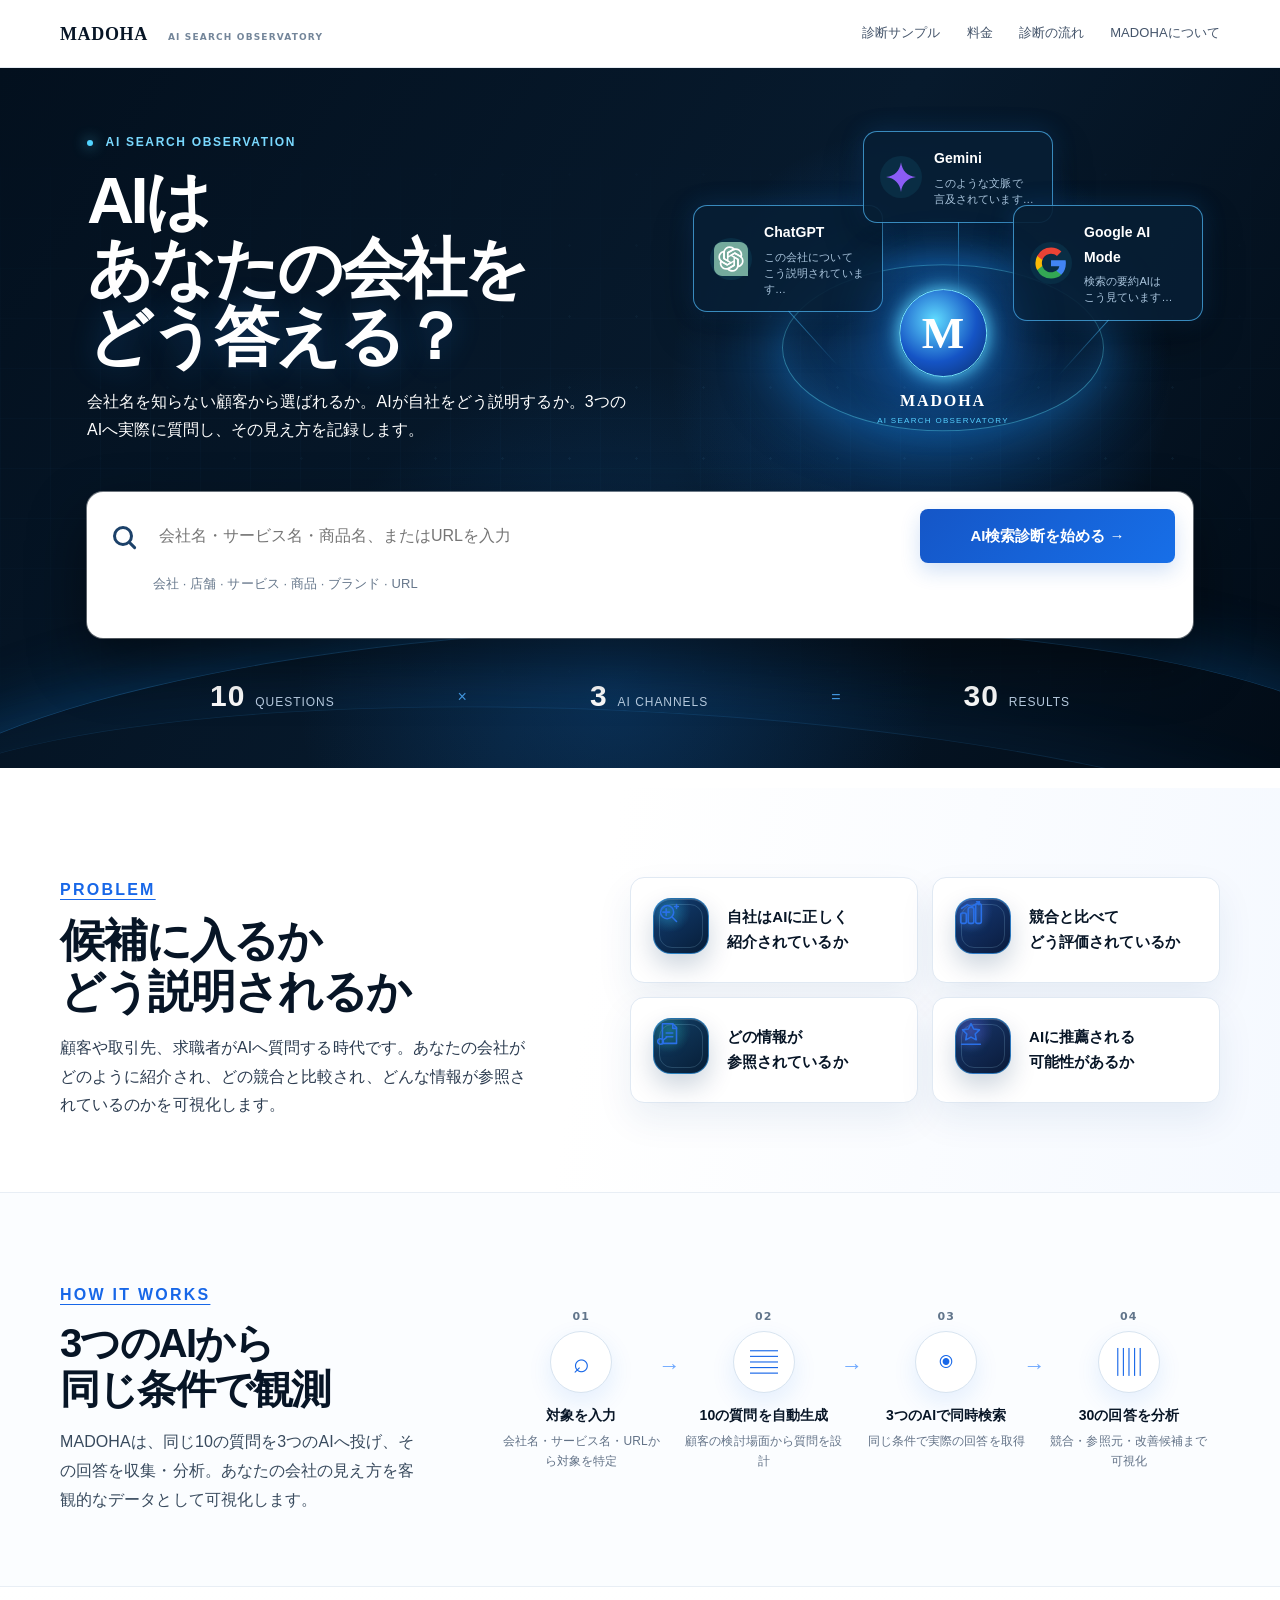
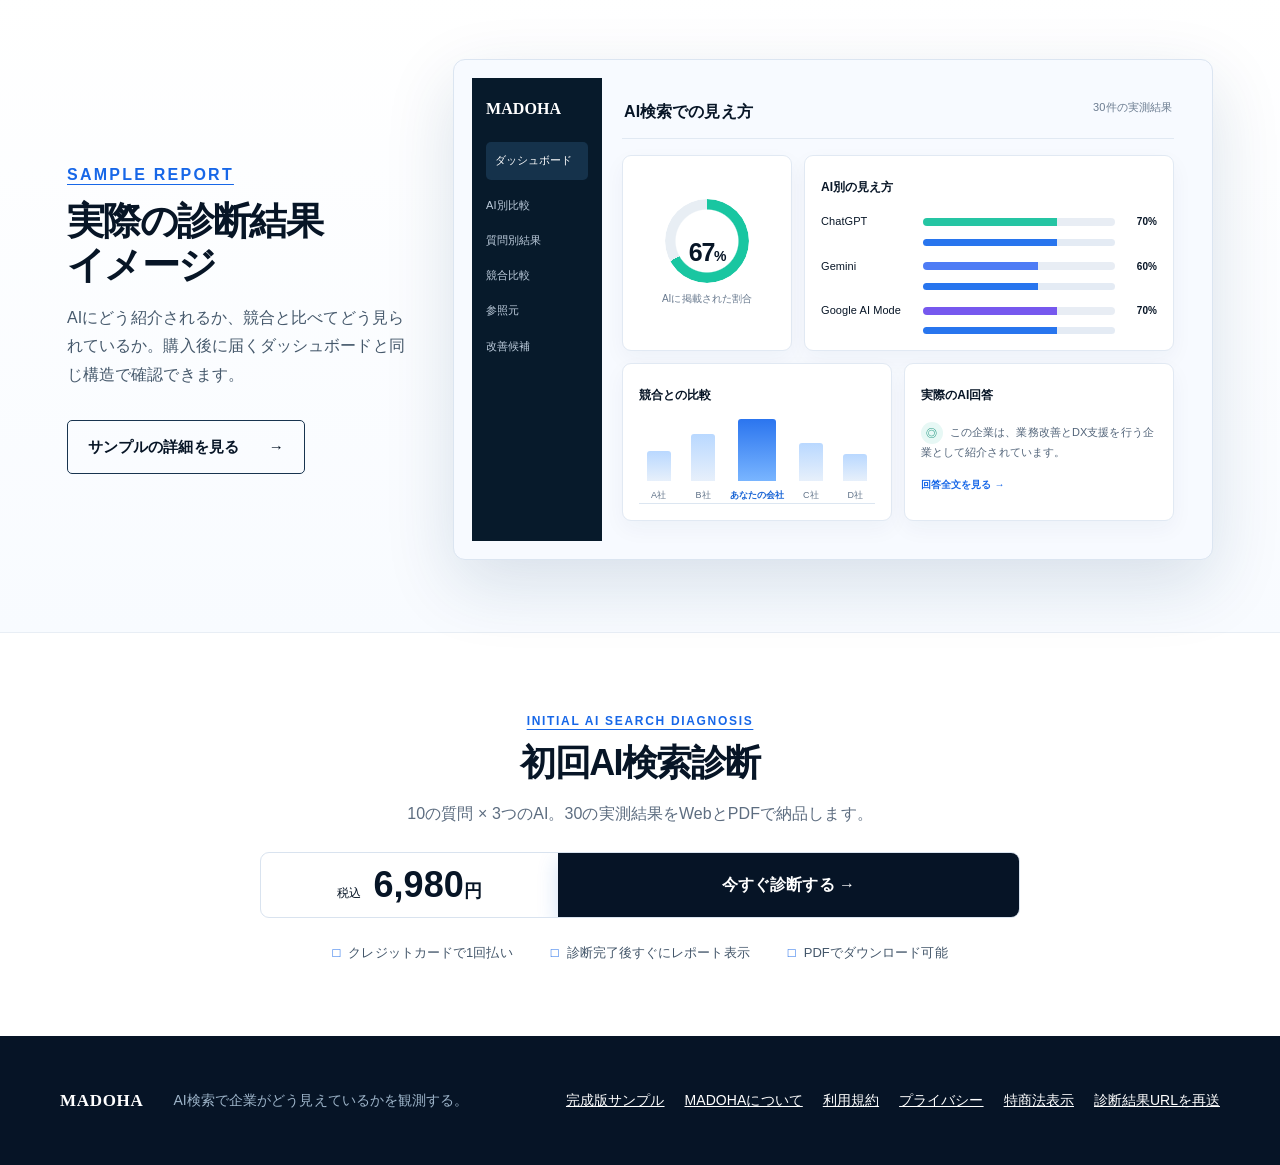
==== index.html @ 77bc7088 "Render target suggestions in a fixed layer so they are not clipped; show all 5 Co-Authored-By: Claud" ====
<!doctype html>
<html lang="ja" data-sales="true">
<head>
  <meta charset="utf-8">
  <meta name="viewport" content="width=device-width,initial-scale=1,viewport-fit=cover">
  <meta name="description" content="ChatGPT・Gemini・Google AI Modeで、会社・店舗・サービスがどう表示・推薦されるかを30件実測するMADOHA AI検索診断。">
  <meta name="theme-color" content="#061426">
  <title>MADOHA | AI検索での見え方を観測する</title>
  <link rel="icon" href="/favicon.svg?v=5" type="image/svg+xml">
  <link rel="alternate icon" href="/favicon.ico?v=4" sizes="any">
  <link rel="apple-touch-icon" href="/apple-touch-icon.png?v=4">
  <link rel="stylesheet" href="sample-kyoudo.css">
  <link rel="stylesheet" href="sales.css?v=23">
  <link rel="stylesheet" href="observatory-ui.css?v=4">
  <link rel="stylesheet" href="top-v3.css?v=4">
  <link rel="stylesheet" href="reference-ui.css?v=1">
  <link rel="stylesheet" href="top-width.css?v=1">
  <link rel="stylesheet" href="brand-v4.css?v=11">
  <link rel="stylesheet" href="result-access.css?v=2">
  <link rel="stylesheet" href="report-document.css?v=1">
  <script type="module" src="sales.js?v=23"></script>
</head>
<body>
<a class="skip-link" href="#identity-search">診断対象の検索へ</a>
<header class="global-header">
  <div class="global-header-inner">
    <a class="brand" href="index.html" aria-label="MADOHAトップ">MADOHA <small>AI SEARCH OBSERVATORY</small></a>
    <nav aria-label="主要ナビゲーション"><a href="sample.html">診断サンプル</a><a href="#price">料金</a><a href="#how-it-works">診断の流れ</a><a href="company.html">MADOHAについて</a></nav>
  </div>
</header>
<main>
  <section id="input-stage" class="top-hero">
    <div class="hero-grid" aria-hidden="true"></div>
    <div class="hero-copy">
      <p class="signal-label"><i></i> AI SEARCH OBSERVATION</p>
      <h1>AIは<br>あなたの会社を<br><em>どう答える？</em></h1>
      <p>会社名を知らない顧客から選ばれるか。AIが自社をどう説明するか。3つのAIへ実際に質問し、その見え方を記録します。</p>
      <span class="visually-hidden">架空企業の完成版サンプルも購入前に確認できます。</span>
    </div>
    <div class="ai-observation-visual" aria-label="3つのAIの回答をMADOHAで観測するイメージ">
      <div class="provider-orbit provider-chatgpt"><span class="provider-mark openai-mark" aria-hidden="true"><img src="chatgpt-logo.svg" alt="" width="40" height="40"></span><p><b>ChatGPT</b><small>この会社について<br>こう説明されています…</small></p></div>
      <div class="provider-orbit provider-gemini"><span class="provider-mark gemini-mark" aria-hidden="true"><svg viewBox="0 0 48 48"><defs><linearGradient id="gemini-gradient" x1="5" y1="43" x2="43" y2="5"><stop stop-color="#4b8bf5"/><stop offset=".5" stop-color="#8b5cf6"/><stop offset="1" stop-color="#ef6ab1"/></linearGradient></defs><path fill="url(#gemini-gradient)" d="M24 3c1.7 12.2 8.8 19.3 21 21-12.2 1.7-19.3 8.8-21 21-1.7-12.2-8.8-19.3-21-21C15.2 22.3 22.3 15.2 24 3Z"/></svg></span><p><b>Gemini</b><small>このような文脈で<br>言及されています…</small></p></div>
      <div class="provider-orbit provider-google"><span class="provider-mark google-mark" aria-hidden="true"><svg viewBox="0 0 48 48"><path fill="#4285f4" d="M45 24.5c0-1.5-.1-3-.4-4.5H24v8.5h11.8a10 10 0 0 1-4.4 6.6v5.5h7.1C42.7 36.8 45 31.1 45 24.5Z"/><path fill="#34a853" d="M24 46c5.9 0 10.9-1.9 14.5-5.4l-7.1-5.5c-2 1.3-4.5 2.1-7.4 2.1-5.7 0-10.5-3.8-12.2-9H4.5v5.7A22 22 0 0 0 24 46Z"/><path fill="#fbbc05" d="M11.8 28.2A13.2 13.2 0 0 1 11.1 24c0-1.5.3-2.9.7-4.2v-5.7H4.5A22 22 0 0 0 2 24c0 3.6.9 7 2.5 9.9l7.3-5.7Z"/><path fill="#ea4335" d="M24 10.8c3.2 0 6.1 1.1 8.4 3.3l6.3-6.3A21.2 21.2 0 0 0 24 2 22 22 0 0 0 4.5 14.1l7.3 5.7c1.7-5.2 6.5-9 12.2-9Z"/></svg></span><p><b>Google AI Mode</b><small>検索の要約AIは<br>こう見ています…</small></p></div>
      <div class="observation-core"><span>M</span><b>MADOHA</b><small>AI SEARCH OBSERVATORY</small></div>
    </div>
    <div id="identity-search" class="identity-observer">
      <header><span>IDENTITY RESOLUTION</span><span class="observer-state"><i></i> READY</span></header>
      <form id="site-form" novalidate autocomplete="off">
        <label for="target-input">診断する対象</label>
        <div class="observer-input"><span aria-hidden="true" class="search-mark"></span><input id="target-input" type="text" required maxlength="300" autocomplete="off" autocapitalize="none" spellcheck="false" placeholder="会社名・サービス名・商品名、またはURLを入力"><button id="inspect-target" type="submit">AI検索診断を始める <b aria-hidden="true">→</b></button></div>
        <p class="input-types">会社 · 店舗 · サービス · 商品 · ブランド · URL</p>
        <p id="identity-status" class="identity-status" role="status" aria-live="polite"></p>
      </form>
    </div>
    <div id="identity-modal" class="identity-modal" hidden>
      <div class="identity-modal-card" role="dialog" aria-modal="true" aria-label="診断対象の確認">
        <button id="close-identity-modal" class="identity-modal-close" type="button" aria-label="閉じる">×</button>
        <section id="candidate-stage" class="identity-result" hidden><p class="panel-label">対象候補</p><h2>診断する対象を選んでください</h2><p id="candidate-message" class="candidate-message"></p><div id="identity-candidates"></div></section>
        <form id="entity-form" class="identity-result identity-confirm" hidden novalidate autocomplete="off">
          <p class="panel-label">対象の確認</p><h2 id="identity-confirm-title" tabindex="-1">この対象で合っていますか？</h2><div id="identity-summary"></div>
          <input name="name" type="hidden"><input name="entity_type" type="hidden"><input name="identity_type" type="hidden"><input name="identity_id" type="hidden"><input name="operator_name" type="hidden"><input name="region" type="hidden">
          <div class="identity-details"><label class="identity-official-url">公式サイト（分かる場合のみ）<input name="official_url" type="url" placeholder="https://..." autocomplete="off" autocapitalize="none" spellcheck="false"></label><label>業種・事業内容<small class="field-help">診断する業種や質問の方向性を決めるために使用します</small><input name="industry" required maxlength="120"></label><section class="region-setting" aria-labelledby="region-setting-title"><div class="region-setting-head"><div><h3 id="region-setting-title">地域を指定して診断する</h3><p>顧客がサービスを探す地域を指定する場合にONにしてください</p></div><label class="region-toggle"><input id="region-enabled" type="checkbox" role="switch" aria-controls="region-condition-panel"><span aria-hidden="true"></span><b>OFF</b></label></div><div id="region-condition-panel" hidden><label class="region-input">診断する地域等<input id="diagnosis-region" type="text" maxlength="100" autocomplete="off" placeholder="例：東京都"></label><p class="region-help">ここに入力した地域等は、診断する質問文に自動で入ります。<br>質問文は診断前に確認・変更できます。</p><p class="region-examples"><span>入力例</span>オンライン<br>東京都<br>港区・世田谷区・千代田区</p></div></section><label>主なサービス・商品（1行に1つ）<small class="field-help">診断するテーマの候補として使用します</small><textarea name="main_services" required rows="4"></textarea></label><label>利用者の相談場面・よくある質問<small class="field-help">入力した内容はAIへの質問候補を作るために使用します</small><textarea name="faq" rows="3"></textarea></label></div>
          <div class="identity-actions"><button id="confirm-identity" type="submit">診断する質問を作成</button><button id="retry-identity" class="secondary-button" type="button">別の対象を探す</button></div><p id="identity-confirm-status" class="identity-status" role="status" aria-live="polite"></p>
        </form>
      </div>
    </div>
    <div class="measurement-strip" aria-label="診断の構成"><span><b>10</b> QUESTIONS</span><i>×</i><span><b>3</b> AI CHANNELS</span><i>=</i><span><b>30</b> RESULTS</span></div>
  </section>
  <section id="questions-stage" class="product-stage question-review" hidden>
    <p class="eyebrow">YOUR RESEARCH PLAN</p>
    <h1>MADOHAが設計した10質問を確認</h1>
    <p class="question-stage-lead">実際にAIへ送る10の質問です<br>変更したい質問は「編集」から調整できます</p>
    <div id="input-warnings" class="input-warnings" role="status" hidden></div>
    <ol id="question-list"></ol>
    <div class="question-final-action">
      <button id="save-questions" type="button">この10質問を確定する</button>
      <p id="question-warnings" role="alert"></p>
      <button id="accept-warnings" type="button" hidden>注意点を確認して、このまま使用</button>
    </div>
  </section>
  <section id="checkout-stage" class="product-stage upgrade-value purchase-confirmation" hidden>
    <p class="eyebrow">INITIAL DIAGNOSIS</p>
    <h1 id="checkout-title" tabindex="-1">初回AI検索診断</h1>
    <p class="checkout-summary">確定した10質問を<br class="checkout-mobile-break">ChatGPT・Gemini・Google AI Modeで実際に調査し、<br>合計30回答をWebとPDFにまとめます。</p>
    <p class="checkout-price">6,980円<span>（税込）</span></p>
    <div id="checkout-controls">
      <div id="cf-turnstile"></div>
      <button id="checkout" type="button" disabled>6,980円で診断を開始</button>
      <p class="checkout-payment-note">カード情報はStripeの決済画面で入力します。会員登録・月額課金はありません。</p>
    </div>
    <div id="sales-paused" class="sales-paused" role="status" hidden><strong>現在、診断の受付準備中です</strong><span>診断する10質問は保存されています。受付開始後にこの続きから進められます。</span></div>
    <div class="diagnosis-notes">
      <h2>診断について</h2>
      <ul>
        <li>診断結果は実施時点のAI検索結果であり、回答内容や掲載状況は後から変化する場合があります</li>
        <li>ChatGPT・Gemini・Google AI Modeに対応する検索機能・API等で測定し、一般向け画面を完全に再現するものではありません</li>
        <li>掲載・推薦・順位や、改善による効果を保証するものではありません</li>
        <li>診断開始後の10質問は測定条件として固定されます</li>
      </ul>
      <p class="diagnosis-delivery-note">診断完了後、購入時のメールアドレスへ結果URLをお送りします。画面を閉じても診断は継続します。</p>
      <p class="diagnosis-support-note">メールが確認できない場合は「<button type="button" data-open-result-resend>診断結果URLを再送</button>」をご利用ください。それでも確認できない場合は <a href="mailto:info@madoha.jp">info@madoha.jp</a> へお問い合わせください。</p>
    </div>
  </section>
  <section id="progress-stage" class="product-stage" hidden aria-live="polite"><p class="eyebrow">RESEARCH PROGRESS</p><h1 id="progress-label"></h1><p id="progress-count"></p><div id="diagnosis-running-note" class="diagnosis-running-note" hidden><strong>この画面を閉じても診断は継続します</strong><span>診断完了後、購入時のメールアドレスへ結果を見るためのURLをお送りします。</span></div></section><p id="sales-error" role="alert"></p>
  <section id="what-we-measure" class="story-section measure-story"><div class="measure-copy"><p class="section-kicker">PROBLEM</p><h2>候補に入るか<br>どう説明されるか</h2><p>顧客や取引先、求職者がAIへ質問する時代です。あなたの会社がどのように紹介され、どの競合と比較され、どんな情報が参照されているのかを可視化します。</p></div><div class="fact-list"><p><span class="fact-icon" aria-hidden="true"><svg viewBox="0 0 32 32"><circle cx="14" cy="14" r="7"/><path d="m19 19 5 5"/><path d="M13 10.5v7M9.5 14h7"/><path d="M24 6v4M22 8h4"/></svg></span><b>自社はAIに正しく<br>紹介されているか</b></p><p><span class="fact-icon" aria-hidden="true"><svg viewBox="0 0 32 32"><rect x="5" y="15" width="6" height="11" rx="2"/><rect x="13" y="9" width="6" height="17" rx="2"/><rect x="21" y="5" width="6" height="21" rx="2"/><path d="m6 10 6-4 5 2 8-5"/><path d="m22 3 3 .2-.6 3"/></svg></span><b>競合と比べて<br>どう評価されているか</b></p><p><span class="fact-icon" aria-hidden="true"><svg viewBox="0 0 32 32"><path d="M9 5h11l4 4v17H9z"/><path d="M20 5v5h4M13 15h7M13 19h7"/><circle cx="7" cy="24" r="3"/><path d="m9.5 22.5 4-3"/></svg></span><b>どの情報が<br>参照されているか</b></p><p><span class="fact-icon" aria-hidden="true"><svg viewBox="0 0 32 32"><path d="m16 5 2.8 5.7 6.2.9-4.5 4.4 1.1 6.2-5.6-2.9-5.6 2.9 1.1-6.2-4.5-4.4 6.2-.9z"/><path d="M6 27h20"/></svg></span><b>AIに推薦される<br>可能性があるか</b></p></div></section>
  <section id="how-it-works" class="story-section workflow-story"><div class="workflow-copy"><p class="section-kicker">HOW IT WORKS</p><h2><span>3つのAIから</span><span>同じ条件で観測</span></h2><p>MADOHAは、同じ10の質問を3つのAIへ投げ、その回答を収集・分析。あなたの会社の見え方を客観的なデータとして可視化します。</p></div><ol class="workflow-steps"><li><i>01</i><span class="step-symbol">⌕</span><b>対象を入力</b><small>会社名・サービス名・URLから対象を特定</small></li><li><i>02</i><span class="step-symbol">▤</span><b>10の質問を自動生成</b><small>顧客の検討場面から質問を設計</small></li><li><i>03</i><span class="step-symbol">◉</span><b>3つのAIで同時検索</b><small>同じ条件で実際の回答を取得</small></li><li><i>04</i><span class="step-symbol">▥</span><b>30の回答を分析</b><small>競合・参照元・改善候補まで可視化</small></li></ol></section>
  <section class="story-section sample-story"><div class="sample-proof"><p class="section-kicker">SAMPLE REPORT</p><h2><span>実際の診断結果</span><span>イメージ</span></h2><p>AIにどう紹介されるか、競合と比べてどう見られているか。購入後に届くダッシュボードと同じ構造で確認できます。</p><a href="sample.html">サンプルの詳細を見る <span>→</span></a></div><div class="sample-dashboard-preview" aria-label="診断結果ダッシュボードのプレビュー"><aside><b>MADOHA</b><span>ダッシュボード</span><span>AI別比較</span><span>質問別結果</span><span>競合比較</span><span>参照元</span><span>改善候補</span></aside><div class="preview-main"><header><b>AI検索での見え方</b><small>30件の実測結果</small></header><div class="preview-analytics"><div class="preview-donut" style="--rate:67"><strong>67<small>%</small></strong><span>AIに掲載された割合</span></div><div class="preview-channel-card"><b>AI別の見え方</b><div class="preview-channels"><i class="chatgpt" style="--v:70%"><span>ChatGPT</span><b>70%</b></i><i class="gemini" style="--v:60%"><span>Gemini</span><b>60%</b></i><i class="google" style="--v:70%"><span>Google AI Mode</span><b>70%</b></i></div></div></div><div class="preview-bottom"><div class="preview-competitors"><b>競合との比較</b><div><i style="--h:35%">A社</i><i style="--h:55%">B社</i><i class="target" style="--h:82%">あなたの会社</i><i style="--h:45%">C社</i><i style="--h:32%">D社</i></div></div><div class="preview-answer"><b>実際のAI回答</b><p><span class="mini-ai">◎</span>この企業は、業務改善とDX支援を行う企業として紹介されています。</p><a href="sample.html">回答全文を見る →</a></div></div></div></div></section>
  <section id="price" class="purchase-story"><p class="section-kicker">INITIAL AI SEARCH DIAGNOSIS</p><h2>初回AI検索診断</h2><p>10の質問 × 3つのAI。30の実測結果をWebとPDFで納品します。</p><div><span><small>税込</small><strong>6,980<em>円</em></strong></span><a href="index.html">今すぐ診断する →</a></div><ul><li>クレジットカードで1回払い</li><li>診断完了後すぐにレポート表示</li><li>PDFでダウンロード可能</li></ul></section>
</main>
<div id="report"></div>
<section id="result-access-note" class="result-access-note" hidden><strong>この診断結果は後から再閲覧できます</strong><span>購入時のメールに届いた専用URLから、いつでも結果を確認できます。PDFダウンロードもご利用いただけます。</span><small>本結果は記載された測定日時・条件で確認したAI検索結果です。回答や掲載状況は変化する場合があり、参照情報や他社の掲載状況は掲載順位やその要因を示すものではありません。</small></section>
<section id="monitoring-stage" class="product-stage upgrade-value" hidden><p class="eyebrow">NEXT STEP</p><h2>変化を継続して確認したい方へ</h2><p>今回確定した質問を基準に、AI検索上の変化を月次で比較できるモニタリング機能を準備しています。</p><button id="monitoring-interest" type="button">月次モニタリングに興味がある</button></section>
<footer><div class="global-footer-inner"><a class="brand" href="index.html">MADOHA</a><p>AI検索で企業がどう見えているかを観測する。</p><nav><a href="sample.html">完成版サンプル</a><a href="company.html">MADOHAについて</a><a href="legal.html#terms">利用規約</a><a href="legal.html#privacy">プライバシー</a><a href="legal.html#commerce">特商法表示</a><button id="open-result-resend" type="button" data-open-result-resend>診断結果URLを再送</button></nav></div></footer>
<dialog id="result-resend-dialog" class="result-resend-dialog" aria-labelledby="result-resend-title">
  <button id="close-result-resend" class="dialog-close" type="button" aria-label="閉じる">×</button>
  <p class="eyebrow">RESULT ACCESS</p>
  <h2 id="result-resend-title">診断結果URLを再送</h2>
  <p>購入時のメールアドレスを入力してください。</p>
  <form id="result-resend-form" novalidate>
    <label for="result-resend-email">メールアドレス</label>
    <input id="result-resend-email" name="email" type="email" autocomplete="email" inputmode="email" required maxlength="320">
    <button type="submit">結果URLを再送</button>
  </form>
  <p id="result-resend-status" role="status" aria-live="polite"></p>
</dialog>
</body></html>
---- sample-kyoudo.css ----
:root{--ink:#17201e;--muted:#5d6863;--paper:#f4f5f2;--white:#fff;--line:#d5dcd7;--soft:#edf1ed;--accent:#d9ff57;--target:#eaff9b;--danger:#8c3d35}*{box-sizing:border-box}html{scroll-behavior:smooth}body{margin:0;background:var(--paper);color:var(--ink);font-family:"Hiragino Sans","Yu Gothic",Meiryo,sans-serif;font-size:16px;line-height:1.75}.topbar{height:70px;padding:0 5vw;display:flex;justify-content:space-between;align-items:center;border-bottom:1px solid var(--line);position:sticky;top:0;z-index:5;background:#f4f5f2ef}.topbar a{font-weight:900;letter-spacing:.18em;text-decoration:none;color:inherit}.topbar div{text-align:right}.topbar b{display:block;background:var(--accent);font-size:12px;padding:4px 8px}.topbar span{font-size:12px;color:var(--muted)}.hero{min-height:275px;padding:50px 7vw;background:var(--ink);color:#fff;position:relative}.hero>p{font-size:12px;letter-spacing:.15em;font-weight:800}.hero h1{font-size:clamp(42px,6vw,72px);line-height:1.15;letter-spacing:-.05em;margin:12px 0}.hero>span{color:#c3cdc9}.hero dl{position:absolute;right:7vw;bottom:48px;display:grid;grid-template-columns:auto auto;gap:7px 15px;border-left:1px solid #43504c;padding-left:24px}.hero dt,.hero dd{font-size:12px}.hero dt{color:#9ca9a4}.hero dd{margin:0}.report-tools,.search-report{width:min(1160px,calc(100% - 40px));margin:28px auto}.report-tools{display:flex;align-items:center;gap:18px}.report-tools span{font-size:13px;color:var(--muted)}.pdf-button{display:inline-flex;align-items:center;min-height:48px;padding:0 20px;background:var(--ink);color:#fff;border-radius:999px;text-decoration:none;font-size:14px;font-weight:800}.report-intro{padding:62px 0 25px;border-bottom:2px solid var(--ink)}.report-intro>p:first-child,.closing-section header>p{font-size:13px;font-weight:800;letter-spacing:.08em;color:var(--muted)}.report-intro h2,.closing-section h2,.measurement-note h2{font-size:28px;line-height:1.35;margin:6px 0 12px}.report-intro>p:last-child{font-size:17px;max-width:850px}.branded-intro{margin-top:70px}.query-list{border-bottom:1px solid var(--line)}.query-block{border-top:1px solid var(--line);background:transparent}.query-block>summary{display:grid;grid-template-columns:55px 1fr 100px;gap:20px;align-items:start;padding:28px 4px;cursor:pointer;list-style:none}.query-block>summary::-webkit-details-marker{display:none}.query-number{font-size:14px;color:var(--muted);padding-top:5px}.query-block summary em{display:block;font-style:normal;font-size:13px;color:var(--muted)}.query-block summary h3{font-size:22px;line-height:1.5;margin:5px 0 14px}.open-label{font-size:13px;text-align:right;padding-top:7px}.query-block[open] .open-label{font-size:0}.query-block[open] .open-label:after{content:"詳細を閉じる";font-size:13px}.result-summary{display:grid;grid-template-columns:repeat(3,1fr);gap:1px;background:var(--line);border:1px solid var(--line)}.result-summary>span{background:var(--white);padding:10px 12px;font-size:14px}.result-summary b{display:block;font-size:12px;color:var(--muted)}.query-detail{padding:0 0 38px 75px}.ai-result{border-top:3px solid var(--ink);margin:24px 0 48px}.ai-result>header{display:flex;justify-content:space-between;gap:25px;padding:15px 0}.ai-result h4{font-size:20px;margin:0}.status-line{display:flex;flex-wrap:wrap;justify-content:flex-end;gap:7px}.status-line>*{font-size:14px;padding:5px 9px;border-left:1px solid var(--line)}.status-line strong.shown{background:var(--target)}.status-line strong.not-shown{color:var(--danger);background:#f7e9e7}.answer-panel{padding:22px 25px;background:var(--white);border-left:4px solid var(--ink)}.answer-panel h5,.result-columns h5,.madoha-view h5{font-size:13px;margin:0 0 10px;color:var(--muted);letter-spacing:.06em}.answer-panel p{font-size:17px;line-height:1.85;margin:6px 0}.answer-panel mark{display:block;background:#f4ffd3;border-left:5px solid var(--accent);padding:12px 15px;color:inherit;font-weight:700}.result-columns{display:grid;grid-template-columns:1fr 1fr;gap:38px;padding:24px 25px;border-bottom:1px solid var(--line)}.result-columns>div{min-width:0}.company-order{margin:0;padding-left:30px}.company-order li{padding:7px 10px;font-size:16px}.company-order li.target-company{background:#f4ffd3;border-left:4px solid var(--accent);font-weight:800}.company-order li b{float:right;font-size:12px;background:var(--ink);color:#fff;padding:2px 7px}.reference-list{list-style:none;margin:0;padding:0}.reference-list li{border-bottom:1px solid var(--line);padding:7px 0;font-size:15px}.reference-list a{color:inherit;text-decoration:none}.reference-list b,.reference-list small{display:block}.reference-list small{font-size:12px;color:var(--muted);overflow-wrap:anywhere}.madoha-view{margin-top:18px;padding:16px 20px;border-left:2px solid #8c9892}.madoha-view p{font-size:16px;margin:0;max-width:900px}.empty-note{font-size:15px;color:var(--muted)}.closing-section{margin-top:80px;padding-top:25px;border-top:3px solid var(--ink)}.closing-section>p{font-size:16px;max-width:900px}.option-list{list-style:none;padding:0;margin:28px 0}.option-list li{display:grid;grid-template-columns:330px 1fr;gap:30px;padding:20px 0;border-top:1px solid var(--line)}.option-list h3{font-size:18px;margin:0}.option-list p{font-size:16px;margin:0}.source-lines{border-top:1px solid var(--line)}.source-lines p{display:grid;grid-template-columns:230px 1fr 1fr;gap:20px;padding:14px 0;border-bottom:1px solid var(--line);margin:0}.source-lines b,.source-lines span{font-size:15px}.source-lines a{font-size:12px;color:#1d5945;overflow-wrap:anywhere}.measurement-note{margin:70px 0 45px;padding:28px;background:var(--ink);color:#fff}.measurement-note p{font-size:15px}.sample-caution{padding:13px;background:#fff4dc;color:#4f4637}.end{padding:30px 6vw;border-top:1px solid var(--line);display:grid;grid-template-columns:1fr 2fr 1fr;align-items:center}.end b{letter-spacing:.18em}.end p{text-align:center;font-size:13px;color:var(--muted)}.end a{text-align:right;color:inherit;font-size:13px}.loading{text-align:center;padding:150px;font-size:16px}
@media(max-width:800px){body{font-size:15.5px}.topbar span{display:none}.hero{min-height:auto;padding:42px 7vw}.hero h1{font-size:40px}.hero dl{position:static;margin-top:24px}.report-tools{display:block}.report-tools span{display:block;margin-top:10px}.report-intro{padding-top:48px}.report-intro h2,.closing-section h2,.measurement-note h2{font-size:23px}.report-intro>p:last-child{font-size:16px}.query-block>summary{grid-template-columns:35px 1fr;gap:8px;padding:24px 0}.query-block summary h3{font-size:20px}.open-label{grid-column:2;text-align:left}.result-summary{grid-template-columns:1fr}.query-detail{padding-left:0}.ai-result>header{display:block}.status-line{justify-content:flex-start;margin-top:10px}.status-line>*{font-size:13px}.answer-panel{padding:18px}.answer-panel p{font-size:16px}.result-columns{grid-template-columns:1fr;gap:25px;padding:20px 0}.company-order li,.madoha-view p,.option-list p{font-size:15.5px}.option-list li{grid-template-columns:1fr;gap:5px}.source-lines p{grid-template-columns:1fr;gap:3px}.measurement-note{padding:22px}.end{grid-template-columns:1fr;text-align:center}.end a{text-align:center}}
@media(max-width:480px){.topbar{height:64px;padding:0 20px}.topbar b{font-size:10px;padding:3px 6px;white-space:nowrap}.hero>p{font-size:11px;overflow-wrap:anywhere}.hero h1{font-size:34px}.report-tools,.search-report{width:calc(100% - 24px)}.query-block summary h3{font-size:20px}.status-line>*{border-left:0;border-bottom:1px solid var(--line);padding-left:0}.answer-panel mark{padding:10px}.company-order li b{float:none;display:inline-block;margin-left:7px}}
.status-line>*{font-size:16px}
@media(max-width:800px){.status-line>*{font-size:15.5px}}
.reference-list span{display:block;font-size:14px}.gap-label{margin-top:22px!important}.answer-panel mark{background:#f0f3e8;border-left:4px solid #87938d;font-weight:700}.option-list{counter-reset:item}.option-list li{counter-increment:item}.option-list li h3:before{content:counter(item) ". ";color:var(--muted)}
.reliability-common-note{width:min(1160px,calc(100% - 40px));margin:0 auto 24px;padding:13px 0;border-top:1px solid var(--line);border-bottom:1px solid var(--line);font-size:13px;color:var(--muted)}.reliability-notice{margin:0 0 14px;padding:12px 16px;border-left:3px solid #a77b42;background:#fbf8f2}.reliability-notice b{display:block;font-size:11px;letter-spacing:.08em;color:#72532d}.reliability-notice p{margin:3px 0;font-size:14px;line-height:1.65}.answer-panel.has-local-information{border-left-color:#a77b42}
:root{--ink:#121d24;--muted:#647078;--paper:#f3f5f5;--white:#fff;--line:#d8dfe1;--soft:#edf2f1;--accent:#36a88f;--accent-ink:#14705f;--target:transparent}
body{letter-spacing:.005em}.topbar{border-bottom-color:#cbd4d6;backdrop-filter:blur(14px)}.hero{background:#121d24}.hero:after{content:"";position:absolute;left:7vw;bottom:0;width:72px;height:3px;background:var(--accent)}.hero>p{color:#8fd5c5}.hero dl{border-left-color:#405159}.hero dd{font-weight:800}.pdf-button{background:#121d24}.pdf-button:after{content:"↓";margin-left:10px;color:#8fd5c5}
.report-intro{position:relative;padding:68px 0 30px;border-bottom:1px solid var(--ink)}.report-intro:before{content:"";position:absolute;left:0;top:48px;width:42px;height:2px;background:var(--accent)}.section-index{display:block;color:var(--accent-ink);font-size:12px;letter-spacing:.16em;margin-bottom:18px}.report-intro>p:first-of-type{font-size:12px;letter-spacing:.15em}.report-intro h2{font-size:34px;letter-spacing:-.03em}.report-intro>p:last-child{max-width:720px;color:#3f4d52}
.query-block{position:relative}.query-block>summary{grid-template-columns:90px 1fr 100px;padding:34px 4px 34px 18px;border-left:2px solid transparent}.query-block[open]>summary{border-left-color:var(--accent)}.query-number{font-size:10px;line-height:1.5;letter-spacing:.14em;color:var(--accent-ink);padding-top:4px}.query-number b{font-size:13px;letter-spacing:.05em}.query-block summary em{font-size:12px;letter-spacing:.06em}.query-block summary h3{font-size:25px;line-height:1.42;letter-spacing:-.025em;max-width:800px}.open-label{font-size:12px;letter-spacing:.04em}.result-summary{border-color:#d7dfe1;background:#d7dfe1}.result-summary>span{padding:12px 14px}.result-summary b{font-size:11px;letter-spacing:.04em}
.query-detail{padding-left:108px}.ai-result{border-top:1px solid var(--ink);padding-top:0}.ai-result>header{align-items:center;padding:17px 0 15px}.ai-result h4{display:flex;align-items:center;gap:10px;font-size:19px;letter-spacing:.02em}.ai-result h4 i{display:inline-block;width:9px;height:9px;border:2px solid var(--accent);border-radius:50%}.channel-gemini h4 i{border-radius:2px;transform:rotate(45deg)}.channel-google_ai_mode h4 i{width:12px;height:3px;border:0;background:var(--accent);border-radius:0}.status-line{display:flex;gap:0;border:1px solid var(--line);background:#f8fafa}.status-line>*{display:block;min-width:104px;padding:6px 10px;border-left:1px solid var(--line);font-size:inherit}.status-line>*:first-child{border-left:0}.status-line small{display:block;font-size:10px;line-height:1.3;color:var(--muted);letter-spacing:.04em}.status-line strong{display:block;font-size:14px;line-height:1.5}.status-line strong.shown{background:transparent;color:var(--accent-ink)}.status-line strong.not-shown{background:transparent;color:var(--danger)}
.answer-panel{padding:26px 30px;background:#fff;border-left:2px solid #cbd5d7}.answer-panel h5{font-size:10px;letter-spacing:.14em;color:var(--accent-ink);margin-bottom:15px}.answer-panel h5 span{margin-left:8px;color:var(--muted);letter-spacing:.04em}.answer-panel p{max-width:830px;font-size:17px;line-height:1.95;margin:8px 0}.subject-highlight{color:var(--accent-ink);font-weight:800;text-decoration:underline;text-decoration-color:#9fd6ca;text-decoration-thickness:1px;text-underline-offset:3px}.answer-panel mark{display:initial;background:transparent;border:0;padding:0}
.result-columns{padding:27px 30px;background:#fafbfb;border-bottom-color:#dce2e3}.result-columns h5{font-size:11px;letter-spacing:.08em}.result-columns h5 small{display:block;font-size:10px;font-weight:400;letter-spacing:0;margin-top:3px}.company-order li{display:grid;grid-template-columns:1fr auto;border-bottom:1px solid #e0e5e6;padding:8px 10px}.company-order li::marker{color:#829096;font-size:12px}.company-order li.target-company{background:transparent;border-left:0;color:var(--accent-ink)}.company-order li b{background:transparent;color:var(--accent-ink);border:1px solid #9fcfc5}.reference-list li{padding:9px 0}.reference-list b{font-size:14px}.reference-list span{font-size:12px;color:#4e5d62}.reference-list small{font-size:11px;letter-spacing:.04em}.madoha-view{border-left-color:var(--accent);background:#f8faf9;padding:17px 20px}.madoha-view h5{color:var(--accent-ink)}
.end{background:#eef2f2}.end b{color:var(--accent-ink)}
@media(max-width:800px){.report-intro h2{font-size:27px}.query-block>summary{grid-template-columns:54px 1fr;padding-left:10px}.query-detail{padding-left:0}.query-block summary h3{font-size:21px}.ai-result>header{padding-bottom:12px}.status-line{display:grid;grid-template-columns:1fr 1fr;margin-top:12px}.status-line>*{min-width:0;border-left:0;border-top:1px solid var(--line)}.status-line>*:nth-child(odd){border-right:1px solid var(--line)}.status-line>*:first-child,.status-line>*:nth-child(2){border-top:0}.answer-panel{padding:20px 18px}.answer-panel p{font-size:16px;line-height:1.9}.result-columns{padding:22px 0}.section-index{margin-bottom:15px}}
@media print{.topbar,.report-tools,.end{display:none}.hero{min-height:auto;padding:20mm 16mm}.search-report{width:auto;margin:0 14mm}.query-block{break-before:page}.query-block>summary{display:block}.query-block>summary .open-label{display:none}.query-block>.query-detail{display:block!important;padding:0}.ai-result{break-inside:avoid}.closing-section{break-before:page}.measurement-note{break-before:page}}
.answer-panel p{overflow-wrap:anywhere}
.answer-markdown{max-width:900px;overflow-wrap:anywhere;word-break:normal}.answer-markdown .answer-heading{margin:24px 0 8px;color:var(--ink);font-size:18px;line-height:1.55;letter-spacing:0}.answer-markdown .answer-heading:first-child{margin-top:0}.answer-markdown .answer-heading-2{font-size:17px}.answer-markdown .answer-heading-3,.answer-markdown .answer-heading-4,.answer-markdown .answer-heading-5,.answer-markdown .answer-heading-6{font-size:16px}.answer-markdown .answer-list{margin:10px 0 18px;padding-left:1.6em}.answer-markdown .answer-list li{margin:7px 0;font-size:17px;line-height:1.85}.answer-markdown a{color:#176354;text-decoration:underline;text-decoration-thickness:1px;text-underline-offset:3px;overflow-wrap:anywhere}.reference-list div{color:inherit}.reference-list small{line-height:1.45}
@media(max-width:800px){.answer-markdown .answer-heading{font-size:17px}.answer-markdown .answer-heading-2,.answer-markdown .answer-heading-3{font-size:16px}.answer-markdown .answer-list li{font-size:16px;line-height:1.8}}
.dashboard-shell{width:min(1160px,calc(100% - 40px));margin:34px auto 70px}.dashboard-shell h2{font-size:clamp(30px,4vw,48px);line-height:1.2;margin:8px 0 14px;letter-spacing:-.04em}.dashboard-kicker{font-size:11px;font-weight:800;letter-spacing:.16em;color:var(--accent-ink)}.dashboard-metrics{display:grid;grid-template-columns:repeat(5,minmax(0,1fr));border-top:1px solid var(--ink);border-bottom:1px solid var(--line);margin-top:30px}.dashboard-metric{padding:22px 18px 20px;border-left:1px solid var(--line)}.dashboard-metric:first-child{border-left:0}.dashboard-metric strong{display:block;font-size:30px;line-height:1.1;letter-spacing:-.04em}.dashboard-metric span,.dashboard-metric small{display:block;margin-top:8px;font-size:12px;color:var(--muted)}.dashboard-metric small{margin-top:2px}.dashboard-section{margin-top:58px}.dashboard-section>h3{font-size:22px;margin:0 0 20px;padding-bottom:12px;border-bottom:1px solid var(--ink)}.dashboard-metrics.channels{grid-template-columns:repeat(3,1fr);margin-top:0}.heatmap-wrap{overflow-x:auto}.visibility-heatmap{width:100%;border-collapse:collapse;background:#fff}.visibility-heatmap th,.visibility-heatmap td{padding:13px 14px;border-bottom:1px solid var(--line);text-align:left;font-size:14px}.visibility-heatmap thead th{font-size:11px;color:var(--muted);white-space:nowrap}.visibility-heatmap tbody th{min-width:360px;font-weight:600}.visibility-heatmap th small{display:inline-block;width:30px;color:var(--accent-ink)}.visibility-heatmap td{white-space:nowrap}.heat-appeared{color:var(--accent-ink);font-weight:800}.heat-not_appeared{color:var(--danger)}.heat-unavailable{color:var(--muted)}.dashboard-two-column{display:grid;grid-template-columns:1.15fr .85fr;gap:55px}.bar-row{padding:10px 0;border-bottom:1px solid var(--line)}.bar-row>div{display:flex;justify-content:space-between;gap:20px}.bar-row span{font-size:11px;color:var(--muted);text-align:right}.bar-row i{display:block;height:3px;margin-top:8px;background:#dfe5e4}.bar-row em{display:block;height:100%;background:var(--accent-ink)}.source-ranking{list-style:none;padding:0;margin:0}.source-ranking li{display:flex;justify-content:space-between;gap:20px;padding:12px 0;border-bottom:1px solid var(--line)}.source-ranking b{overflow-wrap:anywhere}.source-ranking span{color:var(--muted);white-space:nowrap}.priorities article{display:grid;grid-template-columns:100px 1fr 1fr;gap:22px;padding:18px 0;border-bottom:1px solid var(--line)}.priorities small{color:var(--accent-ink);letter-spacing:.08em}.priorities b,.priorities p{font-size:15px;margin:0}.priorities p{color:var(--muted)}.dashboard-score-note{margin-top:26px;font-size:12px;color:var(--muted)}.free-overview{padding:34px 38px;background:#fff;border-top:3px solid var(--ink)}.free-overview h2{max-width:900px;font-size:28px;line-height:1.5}.free-ai-summary{display:grid;grid-template-columns:repeat(3,1fr);margin-top:25px;border-top:1px solid var(--line);border-bottom:1px solid var(--line)}.free-ai-summary div{padding:18px;border-left:1px solid var(--line)}.free-ai-summary div:first-child{border-left:0}.free-ai-summary b,.free-ai-summary strong{display:block}.free-ai-summary b{font-size:12px;color:var(--muted)}.free-ai-summary strong{margin-top:6px;font-size:18px}.free-ai-summary .is-visible{color:var(--accent-ink)}.free-ai-summary .is-hidden{color:var(--danger)}.free-overview .dashboard-metrics{grid-template-columns:repeat(2,1fr)}.competitor-chips{display:flex;flex-wrap:wrap;gap:8px;margin-top:24px}.competitor-chips span{width:100%;font-size:12px;color:var(--muted)}.competitor-chips b{padding:5px 10px;border:1px solid var(--line);font-size:13px}.free-limit{margin-top:30px;padding:22px 0;border-top:1px solid var(--ink);border-bottom:1px solid var(--line)}.free-limit b{font-size:19px}.free-limit p,.evidence-guide{margin:7px 0 0;color:var(--muted)}
@media(max-width:800px){.dashboard-shell{width:calc(100% - 24px);margin-bottom:45px}.dashboard-metrics{grid-template-columns:repeat(2,1fr)}.dashboard-metric:nth-child(odd){border-left:0}.dashboard-two-column{grid-template-columns:1fr;gap:0}.priorities article{grid-template-columns:1fr;gap:5px}.visibility-heatmap tbody th{min-width:245px}.free-overview{padding:25px 18px}.free-overview h2{font-size:23px}.free-ai-summary{grid-template-columns:1fr}.free-ai-summary div{border-left:0;border-top:1px solid var(--line)}.free-ai-summary div:first-child{border-top:0}.dashboard-metrics.channels{grid-template-columns:1fr 1fr}.dashboard-metric strong{font-size:26px}}
@media(max-width:430px){.dashboard-metrics,.dashboard-metrics.channels,.free-overview .dashboard-metrics{grid-template-columns:1fr}.dashboard-metric{border-left:0;border-top:1px solid var(--line)}.dashboard-metric:first-child{border-top:0}.visibility-heatmap th,.visibility-heatmap td{padding:11px 9px}.visibility-heatmap tbody th{min-width:210px;font-size:13px}}
@media print{.dashboard-shell{width:auto;margin:0 14mm 15mm}.diagnosis-dashboard .dashboard-section{break-inside:avoid}.heatmap-wrap{overflow:visible}.visibility-heatmap{font-size:9px}}
.sample-next-step{width:min(1080px,calc(100% - 40px));margin:36px auto 72px;padding:32px 0;border-top:1px solid var(--line);border-bottom:1px solid var(--line)}.sample-next-step h2{margin:.25rem 0 .75rem}.sample-next-step p{max-width:720px}.sample-next-step .eyebrow{font-size:11px;font-weight:800;letter-spacing:.16em;color:var(--accent-ink)}
@media(max-width:800px){.sample-next-step{width:calc(100% - 24px);padding:24px 0;margin-bottom:48px}}
---- sales.css ----
.sales-shell{max-width:920px;margin:70px auto;padding:0 28px}.sales-shell h1{font-size:38px;line-height:1.5;letter-spacing:-.02em}.sales-shell h2{font-size:28px}.sales-shell p,.sales-shell label,.sales-shell li{font-size:17px;line-height:1.9}.sales-shell .eyebrow{font-size:12px;letter-spacing:.14em;color:#14705f}.sales-shell label{display:block;margin:22px 0}.sales-shell label>small{display:block;margin:7px 0;color:#557168;font-size:14px}.sales-shell input,.sales-shell textarea,.sales-shell select{display:block;width:100%;padding:13px;border:1px solid #bac7c8;border-radius:2px;font:inherit;background:white;box-sizing:border-box}.sales-shell button{background:#14242a;color:white;border:0;padding:16px 22px;font:inherit;font-weight:600;cursor:pointer;margin:14px 0;max-width:100%}.sales-shell button:disabled{opacity:.45;cursor:wait}.sales-shell .secondary-button{background:transparent;color:#14242a;border:1px solid #bac7c8}.sales-shell ol{padding-left:28px}.sales-shell li{padding:18px 0;border-bottom:1px solid #d8dfe1}.sales-shell li small{display:block;color:#557168}.sales-shell details{border-top:1px solid #bac7c8;padding:24px 0}.sales-shell .price{font-size:36px}.sales-shell .price small{font-size:15px}.identity-status{min-height:1.7em;margin:2px 0;color:#557168}.identity-status.is-error{color:#8b3a28}#identity-summary{border-top:1px solid #bac7c8;border-bottom:1px solid #bac7c8;padding:14px 0}#identity-summary p{margin:6px 0}#identity-summary span{padding:0 9px;color:#94a2a3}#identity-summary a{color:#14705f;overflow-wrap:anywhere}.identity-actions{display:flex;flex-wrap:wrap;gap:12px}.identity-actions button{margin-right:0}#identity-candidates{border-top:1px solid #bac7c8}#identity-candidates button{display:grid;width:100%;grid-template-columns:minmax(160px,1fr) auto auto;gap:8px 18px;text-align:left;margin:0;padding:18px 0;background:transparent;color:#14242a;border-bottom:1px solid #d8dfe1}#identity-candidates button:hover b{color:#14705f}#identity-candidates small{grid-column:1/-1;color:#557168}#identity-candidates .identity-none{grid-template-columns:1fr}#sales-error{color:#8b3a28;white-space:pre-wrap}#report:empty{display:none}#remaining-questions article{padding:18px 0;border-bottom:1px solid #d8dfe1}#remaining-questions button{background:transparent;color:#14705f;padding:8px;font-size:14px}#question-warnings{color:#805f34}[hidden]{display:none!important}.report-tools button.pdf-button{border:0;cursor:pointer;font-family:inherit}@media(max-width:600px){.sales-shell{margin:38px auto;padding:0 20px}.sales-shell h1{font-size:27px}.sales-shell h2{font-size:24px}.sales-shell button{width:100%}.sales-shell p,.sales-shell label,.sales-shell li{font-size:16px}#identity-summary span{display:none}#identity-summary b,#identity-summary a{display:block}.identity-actions{display:block}#identity-candidates button{grid-template-columns:1fr;gap:3px}}

#site-form{position:relative}.target-suggest{position:fixed;z-index:2000;margin:0;padding:6px 0;list-style:none;background:#fff;color:#14242a;border:1px solid #bac7c8;border-radius:10px;box-shadow:0 14px 34px rgba(8,22,30,.22);max-height:min(70vh,480px);overflow-y:auto;box-sizing:border-box}.target-suggest li{display:block;margin:0;padding:11px 16px;border:0;cursor:pointer;line-height:1.5}.target-suggest li+li{border-top:1px solid #edf1f1}.target-suggest li strong{display:block;font-size:16px;font-weight:600;overflow-wrap:anywhere}.target-suggest li small{display:block;margin-top:2px;font-size:13px;color:#557168;overflow-wrap:anywhere}.target-suggest li.is-active{background:#eef6f4}.target-suggest[hidden]{display:none}@media(max-width:600px){.target-suggest li{padding:12px 14px}.target-suggest li strong{font-size:15px}}
---- observatory-ui.css ----
:root{--obs-ink:#071526;--obs-navy:#061426;--obs-blue:#1c69ef;--obs-cyan:#42c9fa;--obs-line:#dbe5ef;--obs-muted:#58697e;--obs-paper:#f5f8fc}body{color:var(--obs-ink)}.topbar{background:var(--obs-navy)!important;color:#fff!important;border-bottom:1px solid #17314e!important}.topbar a{color:#fff!important}.compact-hero{background:linear-gradient(125deg,#061426,#0b2948)!important;color:#fff!important}.diagnosis-dashboard{max-width:1280px!important;margin:36px auto!important;padding:0!important;background:#fff!important;border:1px solid var(--obs-line)!important;border-radius:14px!important;box-shadow:0 24px 70px #08254c16!important;overflow:hidden}.diagnosis-dashboard>header{padding:38px 42px 30px;background:linear-gradient(120deg,#061426,#0c2a48);color:#fff;position:relative}.diagnosis-dashboard>header:after{content:"";position:absolute;width:240px;height:240px;border:1px solid #3a9cf755;border-radius:50%;right:-70px;top:-120px;box-shadow:0 0 50px #2184df33}.diagnosis-dashboard>header h2{font-size:clamp(30px,3vw,46px)!important;letter-spacing:-.04em;margin:8px 0 10px!important}.diagnosis-dashboard>header p:not(.dashboard-kicker){font-size:16px;color:#c8dbef}.dashboard-kicker{font-size:11px!important;letter-spacing:.16em!important;color:#58cfff!important}.dashboard-summary{font-size:17px!important;line-height:1.7!important;max-width:800px}.dashboard-jumpnav{display:flex;gap:6px;overflow:auto;padding:0 42px;background:#081a2d;color:#c8d8e8}.dashboard-jumpnav a{white-space:nowrap;padding:15px 14px;border-bottom:2px solid transparent;color:inherit;text-decoration:none;font-size:13px}.dashboard-jumpnav a:hover,.dashboard-jumpnav a:focus{border-color:#4bc8ff;color:#fff}.dashboard-metrics.primary{margin:0!important;padding:28px 42px;background:#fff;display:grid!important;grid-template-columns:1.35fr 1.35fr repeat(3,1fr)!important;gap:0!important;border-bottom:1px solid var(--obs-line)}.dashboard-metric{min-width:0!important;border:0!important;border-right:1px solid var(--obs-line)!important;border-radius:0!important;background:transparent!important;padding:8px 24px!important}.dashboard-metric:first-child{padding-left:0!important}.dashboard-metric:last-child{border-right:0!important}.dashboard-metric strong{font-size:clamp(30px,3vw,46px)!important;letter-spacing:-.05em!important;color:var(--obs-ink)!important}.dashboard-metric span{font-size:14px!important;color:#253b52!important}.dashboard-metric small{font-size:12px!important;line-height:1.5!important;color:#708095!important}.dashboard-section{margin:0!important;padding:38px 42px!important;border:0!important;border-bottom:1px solid var(--obs-line)!important;border-radius:0!important;background:#fff!important}.dashboard-section>h3{font-size:22px!important;margin:0 0 22px!important;letter-spacing:-.02em}.dashboard-metrics.channels{display:grid!important;grid-template-columns:repeat(3,1fr)!important;gap:14px!important}.dashboard-metrics.channels .dashboard-metric{border:1px solid var(--obs-line)!important;border-top:3px solid var(--obs-blue)!important;padding:22px!important;border-radius:10px!important}.dashboard-metrics.channels .dashboard-metric:nth-child(2){border-top-color:#855df7!important}.dashboard-metrics.channels .dashboard-metric:nth-child(3){border-top-color:#34a853!important}.provider-title{display:flex;align-items:center;gap:9px}.provider-badge{display:inline-grid;place-items:center;width:28px;height:28px;border-radius:50%;background:#eaf4ff;color:#1766df;font-weight:900}.provider-badge.gemini{background:#f1edff;color:#7957e8}.provider-badge.google{color:#fff;background:conic-gradient(#4285f4 0 25%,#34a853 0 45%,#fbbc05 0 68%,#ea4335 0 82%,#4285f4 0)}.heatmap-wrap{overflow:auto;border:1px solid var(--obs-line);border-radius:10px}.visibility-heatmap{min-width:830px!important}.visibility-heatmap th,.visibility-heatmap td{border-bottom:1px solid #e5ecf3!important;padding:15px!important}.visibility-heatmap thead th{background:#f1f6fb!important;color:#263b53!important;font-size:12px!important}.visibility-heatmap tbody th{font-size:14px!important;line-height:1.5!important}.visibility-heatmap td a{display:block;color:inherit;text-decoration:none;border-radius:7px;padding:8px}.visibility-heatmap td a:focus{outline:2px solid var(--obs-blue)}.heat-appeared{color:#08734e!important;background:#e9f8f2!important}.heat-not_appeared{color:#7b4852!important;background:#fbf0f2!important}.heat-unavailable{color:#68788b!important;background:#eef2f6!important}.dashboard-two-column{display:grid!important;grid-template-columns:1fr 1fr!important;gap:0!important}.dashboard-two-column .dashboard-section:first-child{border-right:1px solid var(--obs-line)!important}.bar-row>div span{font-size:12px!important}.source-ranking li{padding:13px 0!important}.source-ranking b{overflow-wrap:anywhere}.priorities article{display:grid!important;grid-template-columns:110px minmax(220px,.8fr) 1.2fr!important;gap:20px!important;align-items:start!important;border-top:1px solid var(--obs-line)!important;border-radius:0!important;background:transparent!important;padding:22px 0!important}.priorities article small{color:var(--obs-blue)!important}.priorities article p{margin:0!important;color:var(--obs-muted)!important}.dashboard-score-note{padding:20px 42px!important;margin:0!important;font-size:12px!important;color:#68798c!important}.report-intro{scroll-margin-top:30px}.query-block,.ai-result{scroll-margin-top:18px}.ai-result>header h4{display:flex;align-items:center;gap:9px}.ai-result>header h4:before{content:"AI";display:grid;place-items:center;width:30px;height:30px;border-radius:50%;background:#eaf4ff;color:#1766df;font-size:10px}.channel-gemini>header h4:before{content:"✦";background:#f1edff;color:#7957e8;font-size:18px}.channel-google_ai_mode>header h4:before{content:"G";color:#fff;background:conic-gradient(#4285f4 0 25%,#34a853 0 45%,#fbbc05 0 68%,#ea4335 0 82%,#4285f4 0)}.evidence-guide{font-size:14px;color:var(--obs-muted)}.query-block summary h3{font-size:18px!important;line-height:1.55!important}.answer-markdown{font-size:16px!important;line-height:1.8!important}.reference-list a,.reference-list div{overflow-wrap:anywhere}.sample-caution{border-left:3px solid var(--obs-cyan)!important}.product-stage,.questions,.composition,.confirmation{font-family:"Noto Sans JP","Yu Gothic",system-ui,sans-serif}.question{border:1px solid var(--obs-line)!important;border-radius:10px!important;box-shadow:0 12px 28px #0a30520a!important}.question header span{color:var(--obs-blue)!important}.question textarea,.question select{font-size:16px!important}.confirmation{background:linear-gradient(125deg,#061426,#0c2a48)!important;color:#fff!important}.formula strong{color:#fff!important}.formula small{color:#8fcffc!important}.about-page .about-hero{background:linear-gradient(125deg,#061426,#0b2948)!important;color:#fff!important}.about-page .about-hero p{color:#c7d9eb}.about-page .about-cta-dark{background:linear-gradient(125deg,#061426,#0c2a48)!important}@media(max-width:820px){.diagnosis-dashboard{margin:22px 12px!important}.diagnosis-dashboard>header,.dashboard-section{padding:28px 20px!important}.dashboard-jumpnav{padding:0 12px}.dashboard-metrics.primary{padding:18px 20px;grid-template-columns:1fr 1fr!important}.dashboard-metric{border-right:0!important;border-bottom:1px solid var(--obs-line)!important;padding:16px 8px!important}.dashboard-metric:nth-child(odd){border-right:1px solid var(--obs-line)!important}.dashboard-metric:last-child{border-bottom:0!important}.dashboard-metrics.channels{grid-template-columns:1fr!important}.dashboard-two-column{grid-template-columns:1fr!important}.dashboard-two-column .dashboard-section:first-child{border-right:0!important}.priorities article{grid-template-columns:1fr!important;gap:7px!important}.dashboard-score-note{padding:18px 20px!important}.answer-markdown{font-size:16px!important}}@media(max-width:430px){.diagnosis-dashboard>header h2{font-size:29px!important}.dashboard-metrics.primary{grid-template-columns:1fr!important}.dashboard-metric:nth-child(odd){border-right:0!important}.dashboard-metric strong{font-size:34px!important}.dashboard-jumpnav a{font-size:12px;padding:13px 10px}.heatmap-wrap{margin-right:-20px}.query-block summary h3{font-size:16px!important}}
---- top-v3.css ----
:root{--ink:#071526;--navy:#061426;--blue:#1b67ef;--cyan:#52d4ff;--line:#dce6f1;--muted:#53657a;--paper:#f7faff;--white:#fff;font-family:"Noto Sans JP","Yu Gothic",system-ui,sans-serif;color:var(--ink);background:#fff}*{box-sizing:border-box}html{scroll-behavior:smooth}body{margin:0;background:#fff;color:var(--ink)}a{color:inherit}.skip-link{position:fixed;left:12px;top:-60px;z-index:99;padding:12px 16px;background:#fff}.skip-link:focus{top:12px}.global-header{height:68px;display:flex;align-items:center;justify-content:space-between;padding:0 max(5vw,24px);border-bottom:1px solid #e4ebf4;background:#fff;position:relative;z-index:20}.brand{font:800 17px/1 Georgia,serif;text-decoration:none;letter-spacing:.04em}.brand small{font:700 9px/1 system-ui,sans-serif;color:#72849b;margin-left:14px;letter-spacing:.13em}.global-header nav{display:flex;align-items:center;gap:30px}.global-header nav a{font-size:14px;text-decoration:none;color:#35475d}.global-header nav a:first-child{color:#fff;background:var(--ink);padding:11px 18px;border-radius:5px;order:4}.top-hero{min-height:760px;color:#fff;position:relative;overflow:hidden;padding:58px max(6vw,72px) 34px;display:grid;grid-template-columns:minmax(430px,1fr) minmax(460px,.95fr);grid-template-rows:auto auto auto;gap:18px 42px;background:radial-gradient(circle at 66% 35%,#0d4f8c88 0,transparent 28%),radial-gradient(circle at 50% 100%,#145ca655 0,transparent 34%),linear-gradient(120deg,#04101e,#071c31 55%,#030d1b)}.top-hero:before,.top-hero:after{content:"";position:absolute;inset:auto -10% -40% -10%;height:62%;border-top:1px solid #2b8cd866;border-radius:50%;transform:rotate(-2deg);box-shadow:0 -18px 60px #0e67b433}.top-hero:after{bottom:-47%;transform:rotate(3deg);opacity:.45}.hero-grid{position:absolute;inset:0;opacity:.2;background-image:linear-gradient(#4aa5ef1f 1px,transparent 1px),linear-gradient(90deg,#4aa5ef1f 1px,transparent 1px);background-size:52px 52px;mask-image:linear-gradient(transparent 4%,#000 55%,transparent 98%)}.hero-copy{position:relative;z-index:2;padding-top:10px}.signal-label,.section-kicker,.eyebrow{font-size:12px;font-weight:800;letter-spacing:.14em;color:#56c9ff}.signal-label i{display:inline-block;width:6px;height:6px;border-radius:50%;background:#52d4ff;box-shadow:0 0 14px #52d4ff;margin-right:8px}.hero-copy h1{font-size:clamp(50px,5vw,78px);line-height:1.08;letter-spacing:-.055em;margin:16px 0 20px;max-width:720px}.hero-copy h1 em{font-style:normal;color:#fff;text-shadow:0 0 30px #2a91ff44}.hero-copy>p:last-child{font-size:18px;line-height:1.85;max-width:620px;color:#dcecff;margin:0}.ai-observation-visual{position:relative;z-index:2;min-height:340px;align-self:start}.ai-observation-visual:before{content:"";position:absolute;left:50%;top:51%;width:320px;height:180px;transform:translate(-50%,-25%);border:1px solid #4ecbff66;border-radius:50%;box-shadow:0 0 50px #1378da55,inset 0 0 28px #1c92f433}.provider-orbit{position:absolute;display:flex;align-items:center;gap:12px;padding:15px 17px;width:190px;border:1px solid #4eaef77d;border-radius:14px;background:#0a223aeb;box-shadow:0 12px 35px #0007,0 0 22px #238cff24}.provider-orbit:after{content:"";position:absolute;width:1px;height:74px;background:linear-gradient(#45bfff99,transparent);left:50%;top:100%;transform-origin:top}.provider-chatgpt{left:2%;top:70px}.provider-chatgpt:after{transform:rotate(-42deg)}.provider-gemini{left:37%;top:0}.provider-google{right:0;top:70px}.provider-google:after{transform:rotate(42deg)}.provider-mark{display:grid;place-items:center;width:42px;height:42px;border:1px solid #6be7ff;border-radius:50%;font-size:25px;color:#63ead0;background:#0b3046}.provider-gemini .provider-mark{border:0;color:#a987ff;font-size:34px}.google-mark{font:900 25px Arial;color:#fff;border-color:#5eb4ff;background:conic-gradient(#4285f4 0 25%,#34a853 0 45%,#fbbc05 0 68%,#ea4335 0 82%,#4285f4 0)}.provider-orbit b,.provider-orbit small{display:block}.provider-orbit b{font-size:14px}.provider-orbit small{font-size:11px;color:#aac5dd;margin-top:5px}.observation-core{position:absolute;left:50%;top:49%;transform:translate(-50%,-5%);display:grid;justify-items:center}.observation-core span{display:grid;place-items:center;width:92px;height:92px;border-radius:50%;font:700 48px Georgia;color:#fff;background:radial-gradient(circle at 40% 35%,#60dcff,#1554c5 55%,#092d68);border:1px solid #77e7ff;box-shadow:0 0 18px #5fdcff,0 0 70px #1a76df}.observation-core b{font:700 16px Georgia;margin-top:16px;letter-spacing:.12em}.observation-core small{font-size:8px;color:#55cfff;letter-spacing:.16em;margin-top:4px}.identity-observer{grid-column:1/-1;position:relative;z-index:5;background:#fff;color:var(--ink);border-radius:16px;padding:15px 18px 13px;box-shadow:0 22px 65px #0007,0 0 0 1px #ffffff55}.identity-observer>header{display:none}.identity-observer form>label{position:absolute;width:1px;height:1px;overflow:hidden;clip:rect(0,0,0,0)}.observer-input{display:grid;grid-template-columns:44px 1fr 260px;align-items:center;gap:8px}.search-mark{width:20px;height:20px;border:3px solid #1c4169;border-radius:50%;margin-left:8px;position:relative}.search-mark:after{content:"";position:absolute;width:9px;height:3px;background:#1c4169;right:-7px;bottom:-4px;transform:rotate(45deg);border-radius:2px}.observer-input input{height:58px;border:0;outline:0;font-size:17px;color:var(--ink);min-width:0}.observer-input button,.purchase-story a,.identity-actions button,.product-stage>button{height:52px;border:0;border-radius:7px;background:linear-gradient(135deg,#1553bb,#1d71f0);color:#fff;font-weight:800;font-size:16px;padding:0 26px;cursor:pointer;box-shadow:0 8px 20px #1c65d332}.observer-input button:disabled{opacity:.55}.input-types{font-size:13px;color:#66778b;margin:9px 0 0 48px}.identity-status{font-size:14px;margin:8px 0 0 48px}.identity-result{margin-top:18px;padding:24px;border-top:1px solid var(--line)}.panel-label{font-size:11px;font-weight:900;letter-spacing:.13em;color:#216ae5}.identity-result h2{font-size:24px}.identity-actions{display:flex;gap:12px}.secondary-button{background:#edf3fa!important;color:var(--ink)!important;box-shadow:none!important}.measurement-strip{grid-column:1/-1;position:relative;z-index:2;display:flex;justify-content:center;align-items:center;gap:54px;padding-top:4px}.measurement-strip span{display:flex;align-items:baseline;gap:10px;font-size:12px;color:#bcd0e5;letter-spacing:.08em}.measurement-strip span b{font-size:32px;color:#fff}.measurement-strip i{color:#469ee9;font-style:normal}.story-section{padding:80px max(6vw,72px);display:grid;grid-template-columns:150px 1fr 1fr;gap:44px;border-bottom:1px solid #e8eef5}.section-index{font-size:11px;font-weight:800;color:#256de5;letter-spacing:.12em}.story-section h2,.purchase-story h2{font-size:clamp(32px,3vw,48px);line-height:1.2;letter-spacing:-.035em;margin:10px 0 18px}.fact-list{display:grid;grid-template-columns:1fr 1fr;gap:14px}.fact-list p{margin:0;padding:22px;background:#fff;border:1px solid #e2eaf4;border-radius:12px;box-shadow:0 15px 35px #1230570a;font-size:16px;line-height:1.6}.fact-list span{display:block;color:#2a70e8;font-size:12px;font-weight:900;margin-bottom:8px}.channel-story{background:#f7faff}.channel-copy p:last-child,.sample-proof>p{font-size:16px;line-height:1.8;color:var(--muted)}.channel-visual{position:relative;min-height:260px;display:grid;grid-template-columns:repeat(3,1fr);gap:12px;align-items:start}.channel-visual>div{padding:16px;border:1px solid #dbe7f2;border-radius:11px;background:#fff;font-size:14px;font-weight:800;box-shadow:0 12px 25px #0b397b0b}.channel-visual strong{position:absolute;left:50%;bottom:18px;transform:translateX(-50%);display:grid;place-items:center;width:170px;height:85px;border-radius:50%;background:var(--navy);color:#fff;box-shadow:0 0 30px #286ccb44}.channel-visual strong small{font-size:8px;color:#56ceff}.sample-story{grid-template-columns:150px .8fr 1.2fr}.sample-proof{grid-column:2}.sample-proof a{display:inline-flex;gap:30px;margin-top:14px;padding:14px 18px;border:1px solid #0b1a2d;border-radius:5px;text-decoration:none;font-size:15px;font-weight:800}.sample-dashboard-preview{grid-column:3;background:#f9fbff;border:1px solid #dbe5f1;border-radius:14px;padding:22px;box-shadow:0 20px 50px #102f5f14}.sample-dashboard-preview header{display:flex;justify-content:space-between;margin-bottom:18px}.sample-dashboard-preview small{color:#66778b}.preview-grid{display:grid;grid-template-columns:repeat(3,1fr);gap:10px}.preview-grid span{font-size:12px;padding:14px;background:#fff;border:1px solid #e2eaf3}.preview-grid b{display:block;font-size:22px;margin-bottom:4px}.preview-channels{margin-top:16px;display:grid;gap:9px}.preview-channels i{font-style:normal;font-size:12px;display:grid;grid-template-columns:110px 1fr;align-items:center}.preview-channels i:after{content:"";height:7px;border-radius:5px;background:linear-gradient(90deg,#2875ee var(--v),#e4ebf4 var(--v))}.purchase-story{text-align:center;padding:70px max(6vw,72px) 85px;background:#f8fbff}.purchase-story>p:not(.section-kicker){font-size:16px;color:var(--muted)}.purchase-story>div{max-width:760px;margin:28px auto 0;display:grid;grid-template-columns:1fr 1.7fr;align-items:center;border:1px solid #d9e3ef;border-radius:9px;background:#fff;overflow:hidden}.purchase-story strong{font-size:34px}.purchase-story small{display:block}.purchase-story a{height:64px;display:grid;place-items:center;text-decoration:none;border-radius:0;background:var(--navy)}footer{padding:38px max(6vw,72px);background:var(--navy);color:#fff;display:flex;align-items:center;gap:30px}footer p{margin-right:auto;color:#9db4c9}footer nav{display:flex;gap:20px}footer nav a{font-size:14px}.product-stage{max-width:1120px;margin:50px auto;padding:42px;background:#fff;border:1px solid var(--line);border-radius:14px;box-shadow:0 24px 60px #0b315310}.product-stage h1,.product-stage h2{font-size:36px;letter-spacing:-.03em}.product-stage p,.product-stage li{font-size:16px;line-height:1.8}.price{font-size:32px!important;font-weight:900}.price small{font-size:14px}.product-stage ol{padding-left:0;list-style:none}.product-stage ol>li{border-top:1px solid var(--line);padding:20px 0}.product-stage textarea,.product-stage input,.product-stage select{font:inherit}.product-stage[hidden]{display:none!important}#sales-error{max-width:1120px;margin:20px auto;color:#a30e2f}.identity-details{display:grid;grid-template-columns:1fr 1fr;gap:14px}.identity-details label{font-size:13px;font-weight:700;color:#53657a}.identity-details input,.identity-details textarea{display:block;width:100%;margin-top:6px;padding:12px;border:1px solid #cfdbe8;border-radius:7px;font-size:15px;color:var(--ink)}@media(max-width:1000px){.top-hero{grid-template-columns:1fr;padding:46px 5vw 32px}.ai-observation-visual{min-height:300px}.hero-copy h1{font-size:58px}.story-section,.sample-story{grid-template-columns:90px 1fr}.story-section>:last-child,.sample-dashboard-preview{grid-column:2}.global-header nav{gap:16px}}@media(max-width:700px){.global-header{height:60px;padding:0 18px}.brand small,.global-header nav a:not(:first-child){display:none}.global-header nav a:first-child{padding:9px 12px;font-size:12px}.top-hero{padding:36px 18px 24px;display:block;min-height:auto}.hero-copy h1{font-size:43px;line-height:1.1}.hero-copy>p:last-child{font-size:16px;line-height:1.7}.ai-observation-visual{min-height:292px;margin:18px 0}.provider-orbit{width:145px;padding:10px}.provider-orbit small{display:none}.provider-chatgpt{left:0;top:60px}.provider-gemini{left:calc(50% - 73px);top:0}.provider-google{right:0;top:60px}.provider-mark{width:32px;height:32px;font-size:18px}.observation-core{top:50%}.observation-core span{width:72px;height:72px;font-size:38px}.identity-observer{padding:12px;border-radius:13px}.observer-input{grid-template-columns:34px 1fr}.observer-input input{height:52px;font-size:16px}.observer-input button{grid-column:1/-1;width:100%;height:52px}.input-types,.identity-status{margin-left:6px}.measurement-strip{margin-top:22px;gap:10px;justify-content:space-between}.measurement-strip span{display:block;text-align:center;font-size:9px}.measurement-strip span b{display:block;font-size:25px}.story-section,.sample-story{padding:58px 20px;display:block}.section-index{margin-bottom:24px}.story-section h2,.purchase-story h2{font-size:32px}.fact-list{grid-template-columns:1fr}.channel-visual{margin-top:30px;grid-template-columns:1fr}.channel-visual strong{position:static;transform:none;margin:20px auto}.sample-dashboard-preview{margin-top:30px;padding:15px}.preview-grid{grid-template-columns:1fr 1fr}.purchase-story{padding:56px 20px}.purchase-story>div{grid-template-columns:1fr}.purchase-story strong{padding-top:18px}.purchase-story a{margin-top:18px}.product-stage{margin:24px 14px;padding:24px 18px}.product-stage h1,.product-stage h2{font-size:29px}.identity-details{grid-template-columns:1fr}.identity-actions{flex-direction:column}.identity-result{padding:20px 4px}footer{padding:32px 20px;align-items:flex-start;flex-wrap:wrap}footer p{width:100%;margin:0}footer nav{width:100%}}@media(prefers-reduced-motion:reduce){html{scroll-behavior:auto}*,*:before,*:after{animation:none!important;transition:none!important}}
---- reference-ui.css ----
@media(min-width:1001px){
  .top-hero{min-height:690px;grid-template-columns:minmax(0,560px) minmax(420px,500px);justify-content:center;column-gap:46px;padding:46px 32px 30px}
  .hero-copy{padding-top:6px}.hero-copy h1{font-size:64px;max-width:560px;margin:14px 0 18px}.hero-copy>p:last-child{font-size:17px;max-width:550px}
  .ai-observation-visual{min-height:330px;width:500px;justify-self:end}
  .identity-observer{width:100%;max-width:1106px;justify-self:center;padding:14px 18px 12px;border-radius:15px}
  .observer-input{grid-template-columns:42px minmax(0,1fr) 244px}.observer-input input{height:56px}.observer-input button{height:52px}
  .measurement-strip{max-width:920px;width:100%;justify-self:center;justify-content:space-between;padding-top:0}
  .story-section{grid-template-columns:125px minmax(340px,470px) minmax(420px,560px);justify-content:center;padding:70px 32px;column-gap:36px}
  .sample-story{grid-template-columns:125px minmax(300px,390px) minmax(540px,680px)}
}
.visually-hidden{position:absolute!important;width:1px!important;height:1px!important;padding:0!important;margin:-1px!important;overflow:hidden!important;clip:rect(0,0,0,0)!important;white-space:nowrap!important;border:0!important}
.provider-mark{border:0;background:transparent}.provider-mark svg,.provider-mark img{display:block;width:40px;height:40px}.openai-mark img{object-fit:contain}.gemini-mark svg{width:43px;height:43px}.google-mark{background:transparent}.google-mark svg{width:42px;height:42px}.provider-orbit p{margin:0}.provider-orbit small{line-height:1.5}
.sample-dashboard-preview{padding:18px!important;background:#f7faff!important}.sample-dashboard-preview header{padding:0 2px 12px;border-bottom:1px solid #e1e9f3}
.preview-analytics,.preview-bottom{display:grid;grid-template-columns:.82fr 1.18fr;gap:12px;margin-top:12px}.preview-analytics>div,.preview-bottom>div{min-width:0;background:#fff;border:1px solid #e1e9f3;border-radius:9px;padding:16px;box-shadow:0 8px 22px #12345b0b}
.preview-donut{display:grid;place-items:center;align-content:center;min-height:164px}.preview-donut:before{content:"";grid-area:1/1;width:104px;height:104px;border-radius:50%;background:conic-gradient(#28c7a5 calc(var(--rate)*1%),#e5ebf2 0);-webkit-mask:radial-gradient(circle,#0000 51%,#000 53%);mask:radial-gradient(circle,#0000 51%,#000 53%)}.preview-donut strong{grid-area:1/1;font-size:30px;letter-spacing:-.05em}.preview-donut strong small{font-size:14px;display:inline;color:inherit}.preview-donut span{font-size:11px;color:#607086;margin-top:11px}
.preview-channel-card>b,.preview-competitors>b,.preview-answer>b{font-size:13px}.preview-channels{display:grid;gap:13px;margin-top:17px}.preview-channels i{display:grid;grid-template-columns:100px 1fr 34px;gap:8px;align-items:center;font-style:normal;font-size:11px}.preview-channels i:before{content:"";height:8px;border-radius:99px;background:linear-gradient(90deg,#25c5a3 var(--v),#e8edf4 var(--v));grid-column:2}.preview-channels i.gemini:before{background:linear-gradient(90deg,#4e7cf5 var(--v),#e8edf4 var(--v))}.preview-channels i.google:before{background:linear-gradient(90deg,#7658ee var(--v),#e8edf4 var(--v))}.preview-channels i span{grid-column:1;grid-row:1}.preview-channels i b{grid-column:3;grid-row:1;font-size:11px;text-align:right}
.preview-competitors>div{height:120px;display:flex;align-items:end;gap:10px;padding-top:14px}.preview-competitors i{position:relative;flex:1;height:var(--h);min-height:18px;background:linear-gradient(#b9d8ff,#e7f0fb);font-style:normal;font-size:9px;text-align:center;color:#5d6b7c;padding-top:calc(var(--h) + 5px)}.preview-competitors i.target{background:linear-gradient(#2b75ef,#79b5ff);color:#1763d5;font-weight:800;white-space:nowrap}
.preview-answer p{font-size:11px;line-height:1.65;color:#53657a;margin:14px 0 8px}.preview-answer a{font-size:10px;color:#1668df;text-decoration:none;font-weight:800}.mini-ai{display:inline-grid;place-items:center;width:22px;height:22px;border-radius:50%;background:#e7f8f5;color:#0c8c73;margin-right:7px}
@media(max-width:700px){.provider-mark svg{width:31px;height:31px}.preview-analytics,.preview-bottom{grid-template-columns:1fr}.preview-channel-card{min-height:168px}.preview-competitors>div{height:105px}.sample-dashboard-preview{padding:12px!important}}
---- top-width.css ----
.global-header{
  display:block;
  padding-left:0;
  padding-right:0;
}
.global-header-inner{
  width:min(1160px,calc(100% - 40px));
  height:100%;
  margin:0 auto;
  display:flex;
  align-items:center;
  justify-content:space-between;
}
footer{
  display:block;
  padding-left:0;
  padding-right:0;
}
.global-footer-inner{
  width:min(1160px,calc(100% - 40px));
  margin:0 auto;
  display:flex;
  align-items:center;
  gap:30px;
}
.global-footer-inner p{
  margin-right:auto;
  color:#9db4c9;
}
.global-footer-inner nav{
  display:flex;
  gap:20px;
}
.global-footer-inner nav a{font-size:14px}
@media(max-width:700px){
  .global-header{padding-left:0;padding-right:0}
  .global-header-inner{width:calc(100% - 36px)}
  footer{padding-left:0;padding-right:0}
  .global-footer-inner{
    width:calc(100% - 40px);
    align-items:flex-start;
    flex-wrap:wrap;
  }
  .global-footer-inner p{width:100%;margin:0}
  .global-footer-inner nav{width:100%}
}
---- brand-v4.css ----
:root{
  --m-navy:#051423;
  --m-navy-2:#0a2239;
  --m-blue:#1767e8;
  --m-cyan:#53d5ff;
  --m-green:#20caa3;
  --m-purple:#725cf4;
  --m-ink:#071526;
  --m-muted:#52667d;
  --m-line:#dce6f1;
  --m-soft:#f5f8fc;
  --m-white:#fff;
}
html{font-size:16px}
body{font-size:16px;color:var(--m-ink);background:#fff}
.global-header{height:68px;background:#fff;border-bottom:1px solid #e5ebf2}
.global-header-inner{max-width:1160px}
.global-header .brand{font-size:18px;letter-spacing:.035em;color:var(--m-ink)}
.global-header .brand small{font-size:9px;color:#74869a;margin-left:16px}
.global-header nav{gap:26px}
.global-header nav a{font-size:13px;color:#44546a}
.global-header nav a:first-child{order:initial;background:none;color:#44546a;padding:0;border-radius:0}
.global-header nav .header-cta{display:inline-flex;align-items:center;gap:16px;min-height:42px;padding:0 18px;background:var(--m-navy);color:#fff;border-radius:5px;font-weight:800}
.global-header nav .header-cta b{font-size:16px}

.top-hero{
  min-height:700px;
  grid-template-columns:minmax(0,540px) minmax(420px,520px);
  grid-template-rows:auto auto auto;
  justify-content:center;
  gap:16px 46px;
  padding:48px 32px 30px;
  background:
    radial-gradient(circle at 72% 44%,rgba(20,112,212,.42),transparent 25%),
    radial-gradient(circle at 48% 88%,rgba(18,101,184,.3),transparent 35%),
    linear-gradient(122deg,#03101e,#071a2d 54%,#020c17);
}
.top-hero:before{height:54%;bottom:-34%;box-shadow:0 -18px 60px rgba(14,103,180,.28)}
.top-hero:after{height:47%;bottom:-39%}
.hero-grid{opacity:.22;background-size:50px 50px}
.hero-grid:after{content:"";position:absolute;inset:0;background-image:radial-gradient(circle,#72cfff 0 1px,transparent 1.4px);background-size:67px 71px;opacity:.28;mask-image:linear-gradient(90deg,transparent,#000 42%,#000 92%,transparent)}
.hero-copy{padding:0;align-self:center}
.signal-label{margin:0 0 14px;font-size:12px;color:#7ad9ff}
.hero-copy h1{max-width:540px;margin:0 0 18px;font-size:clamp(58px,5.1vw,76px);line-height:1.04;letter-spacing:-.055em}
.hero-copy>p:last-child{max-width:535px;font-size:17px;line-height:1.75;color:#e3f0ff}
.ai-observation-visual{min-height:330px;margin-top:0;align-self:center}
.ai-observation-visual:before{width:320px;height:165px;top:53%;border-color:rgba(83,213,255,.48);box-shadow:0 0 60px rgba(25,135,225,.55),inset 0 0 36px rgba(32,144,238,.25)}
.provider-orbit{width:190px;min-height:84px;padding:14px 16px;border-color:rgba(82,190,255,.68);background:rgba(7,31,53,.9);box-shadow:0 18px 38px rgba(0,0,0,.36),0 0 24px rgba(35,140,255,.18)}
.provider-chatgpt{left:0;top:74px}.provider-gemini{left:34%;top:0}.provider-google{right:-2%;top:74px}
.provider-mark{width:42px;height:42px;flex:0 0 42px;background:#092d44}
.provider-mark img,.provider-mark svg{width:34px;height:34px}
.provider-orbit b{font-size:14px}.provider-orbit small{font-size:11px;line-height:1.45}
.observation-core{top:50%}
.observation-core span{width:88px;height:88px;font-size:45px}
.observation-core b{font-size:16px;margin-top:15px}
.identity-observer{width:100%;max-width:1106px;justify-self:center;padding:15px 18px 12px;border-radius:16px;box-shadow:0 24px 58px rgba(0,0,0,.48),0 0 0 1px rgba(255,255,255,.45)}
.identity-observer .identity-status:empty{display:none}
.observer-input{grid-template-columns:44px 1fr 255px}
.observer-input input{height:58px;font-size:16px}
.observer-input button{height:54px;font-size:15px;border-radius:8px;background:linear-gradient(135deg,#1556c7,#176fe8)}
.input-types{font-size:13px;margin-top:8px}
.identity-result h2{font-size:28px;line-height:1.4}
.identity-result,.identity-result p,.identity-result label{font-size:16px}
.measurement-strip{width:100%;max-width:860px;justify-self:center;justify-content:space-between;gap:34px;padding-top:1px}
.measurement-strip span{font-size:12px}.measurement-strip span b{font-size:30px}

.story-section{width:100%;max-width:none;margin:0;padding:72px max(32px,calc((100% - 1160px)/2));border-bottom:1px solid #e8eef5}
.story-section h2,.purchase-story h2{font-size:clamp(38px,3.5vw,54px);line-height:1.15;letter-spacing:-.045em}
.story-section p{font-size:16px;line-height:1.8}
.section-kicker{font-size:12px;color:#1767e8;text-decoration:underline;text-underline-offset:4px;margin-bottom:10px}
.measure-story{display:grid;grid-template-columns:minmax(0,480px) minmax(0,1fr);gap:90px;align-items:center;background:linear-gradient(100deg,#fff 0,#fff 46%,#f5f9ff 100%)}
.measure-copy h2{margin:6px 0 16px}.measure-copy>p:last-child{max-width:500px;margin:0;color:#2c3c50}
.fact-list{display:grid;grid-template-columns:1fr 1fr;gap:14px}
.fact-list p{min-height:106px;display:flex;align-items:center;gap:18px;margin:0;padding:20px 22px;border:1px solid #e0e9f3;border-radius:14px;background:#fff;box-shadow:0 16px 36px rgba(19,66,125,.08)}
.fact-list b{font-size:15px;line-height:1.65}
.fact-icon{position:relative;display:grid;place-items:center;width:56px;height:56px;flex:0 0 56px;border:1px solid rgba(61,173,255,.55);border-radius:18px;background:radial-gradient(circle at 28% 22%,rgba(55,206,255,.32),transparent 38%),linear-gradient(145deg,#123f75,#071c36);color:#edfaff;box-shadow:0 12px 26px rgba(5,44,91,.2),inset 0 1px 0 rgba(255,255,255,.18)}
.fact-icon::after{content:"";position:absolute;inset:5px;border:1px solid rgba(166,226,255,.18);border-radius:13px;pointer-events:none}
.fact-icon svg{position:relative;z-index:1;width:30px;height:30px;fill:none;stroke:currentColor;stroke-width:1.65;stroke-linecap:round;stroke-linejoin:round;filter:drop-shadow(0 2px 5px rgba(54,202,255,.25))}
.fact-list p:nth-child(2) .fact-icon{background:radial-gradient(circle at 28% 22%,rgba(95,126,255,.34),transparent 38%),linear-gradient(145deg,#173c7b,#0a1b3c)}
.fact-list p:nth-child(3) .fact-icon{background:radial-gradient(circle at 28% 22%,rgba(41,211,190,.3),transparent 38%),linear-gradient(145deg,#123f67,#071d35)}
.fact-list p:nth-child(4) .fact-icon{background:radial-gradient(circle at 28% 22%,rgba(112,101,255,.36),transparent 38%),linear-gradient(145deg,#183970,#0a1936)}
.workflow-story{display:grid;grid-template-columns:minmax(0,360px) minmax(0,1fr);gap:70px;align-items:center;background:#fbfdff}
.workflow-copy h2{margin:5px 0 16px;font-size:clamp(40px,3vw,48px)}.workflow-copy h2 span{display:block;white-space:nowrap}.workflow-copy>p:last-child{color:#384a5d;margin:0}
.workflow-steps{list-style:none;display:grid;grid-template-columns:repeat(4,1fr);gap:0;margin:0;padding:0}
.workflow-steps li{position:relative;text-align:center;padding:0 12px}
.workflow-steps li:not(:last-child):after{content:"→";position:absolute;right:-8px;top:38px;color:#6da8ff;font-size:22px}
.workflow-steps i{display:block;color:#61758b;font:800 11px/1.4 system-ui;font-style:normal;letter-spacing:.1em;margin-bottom:7px}
.workflow-steps .step-symbol{display:grid;place-items:center;width:62px;height:62px;margin:0 auto 12px;border:1px solid #d8e4f0;border-radius:50%;background:#fff;color:#1767e8;font-size:28px;box-shadow:0 9px 25px rgba(23,103,232,.1)}
.workflow-steps b{display:block;font-size:14px;line-height:1.5;margin-bottom:6px}
.workflow-steps small{display:block;font-size:12px;line-height:1.6;color:#627287}

.sample-story{display:grid;grid-template-columns:minmax(260px,340px) minmax(0,760px);gap:46px;align-items:center;background:linear-gradient(180deg,#fff,#f8fbff)}
.sample-proof{grid-column:auto}.sample-proof .section-kicker{color:#1767e8}.sample-proof h2{font-size:38px;margin:7px 0 16px}.sample-proof h2 span{display:block;white-space:nowrap}.sample-proof>p:not(.section-kicker){font-size:16px;color:#46596c}.sample-proof a{font-size:15px;padding:13px 20px;border-color:#18344f}
.sample-dashboard-preview{grid-column:auto;display:grid;grid-template-columns:130px 1fr;padding:0;overflow:hidden;border-radius:12px;background:#fff;box-shadow:0 24px 70px rgba(16,54,101,.14)}
.sample-dashboard-preview aside{display:flex;flex-direction:column;gap:16px;padding:22px 14px;background:#071a2b;color:#bdccdc;font-size:11px}
.sample-dashboard-preview aside b{font:800 16px Georgia;color:#fff;margin-bottom:8px}.sample-dashboard-preview aside span:first-of-type{padding:9px;border-radius:5px;background:#15324b;color:#fff}
.preview-main{padding:20px;min-width:0}.preview-main>header{display:flex;justify-content:space-between;margin-bottom:16px}.preview-main>header b{font-size:16px}.preview-main>header small{font-size:11px;color:#6b7c90}
.preview-analytics{display:grid;grid-template-columns:170px 1fr;gap:12px}.preview-bottom{display:grid;grid-template-columns:1fr 1fr;gap:12px;margin-top:12px}
.preview-donut,.preview-channel-card,.preview-competitors,.preview-answer{border:1px solid #e1e9f2;border-radius:9px;background:#fff;padding:14px}
.preview-donut{min-height:150px;display:grid;place-items:center;align-content:center}.preview-donut:before{content:"";width:84px;height:84px;border-radius:50%;background:conic-gradient(#19c6a1 calc(var(--rate)*1%),#e8eef4 0);mask:radial-gradient(circle,#0000 52%,#000 54%)}
.preview-donut strong{position:absolute;font-size:25px}.preview-donut>span{font-size:10px;color:#68798e;margin-top:7px}
.preview-channel-card>b,.preview-competitors>b,.preview-answer>b{font-size:12px}
.preview-channels{display:grid;gap:11px;margin-top:12px}.preview-channels i{font-size:11px;grid-template-columns:95px 1fr 35px;gap:7px}.preview-channels i:after{grid-column:2}.preview-channels i b{grid-column:3;grid-row:1;font-size:10px}
.preview-competitors>div{height:96px!important;display:flex!important;align-items:stretch!important;gap:9px!important;padding:10px 2px 0!important;border-bottom:1px solid #dce6f1}
.preview-competitors i{position:relative!important;display:flex!important;align-items:flex-end!important;justify-content:center!important;height:100%!important;min-height:0!important;padding:0 0 3px!important;background:none!important;color:#607288!important;font-size:9px!important;line-height:1.15!important;z-index:0}
.preview-competitors i:before{content:"";position:absolute;left:16%;right:16%;bottom:22px;height:min(var(--h),62px);border-radius:3px 3px 0 0;background:linear-gradient(#b9d8ff,#e7f0fb);z-index:-1}
.preview-competitors i.target{background:none!important;color:#1763d5!important}
.preview-competitors i.target:before{background:linear-gradient(#2b75ef,#79b5ff)}
.preview-answer p{font-size:11px;line-height:1.55}.preview-answer a{font-size:10px;color:#1767e8}

.purchase-story{padding:66px 24px 72px;background:#fff;text-align:center}
.purchase-story h2{font-size:36px;margin:8px 0 8px}.purchase-story>p:not(.section-kicker){font-size:16px;color:#5d6d80}
.purchase-story>div{max-width:760px;grid-template-columns:1fr 1.55fr;margin-top:24px}
.purchase-story>div>span{display:flex;justify-content:center;align-items:baseline;gap:12px}
.purchase-story strong{font-size:36px}.purchase-story strong em{font-size:18px;font-style:normal}.purchase-story>div>span>small{font-size:12px}
.purchase-story a{font-size:16px}.purchase-story ul{list-style:none;display:flex;justify-content:center;gap:38px;margin:24px 0 0;padding:0;color:#43566a}.purchase-story li{font-size:13px}.purchase-story li:before{content:"□";margin-right:8px;color:#1767e8}

footer{font-size:14px}.global-footer-inner{max-width:1160px}.global-footer-inner p{font-size:14px}

.sample-global-header{height:68px!important;background:#fff!important;color:var(--m-ink)!important;border-bottom:1px solid #e5ebf2!important}
.sample-global-header .brand{color:var(--m-ink)!important;font-size:18px}
.sample-global-header nav{gap:26px}
.sample-global-header nav a{color:#44546a!important;font-size:13px}
.sample-global-header nav a:first-child{order:initial;color:#44546a!important;background:none;padding:0;border-radius:0}
.sample-global-header nav a[aria-current="page"]{color:#1767e8!important;font-weight:800}
.sample-caution{font-size:15px!important;padding:18px 20px!important;background:#f8fbff!important;border-left:3px solid var(--m-cyan)!important}
.sample-caution p{margin:5px 0 0;font-size:15px;line-height:1.7}

/* Clear identity confirmation modal */
body.identity-modal-open{overflow:hidden}
.identity-modal[hidden]{display:none!important}
.identity-modal{position:fixed;inset:0;z-index:200;display:grid;place-items:center;padding:28px;background:rgba(2,12,24,.72);backdrop-filter:blur(10px)}
.identity-modal-card{position:relative;width:min(760px,100%);max-height:calc(100vh - 56px);overflow:auto;border:1px solid rgba(255,255,255,.75);border-radius:22px;background:#fff;box-shadow:0 32px 100px rgba(0,0,0,.45)}
.identity-modal-close{position:sticky;top:14px;z-index:3;float:right;display:grid;place-items:center;width:40px;height:40px;margin:14px 14px -54px 0;padding:0;border:1px solid #dce6f1;border-radius:50%;background:#fff;color:#20354d;font:400 27px/1 system-ui;box-shadow:0 7px 18px rgba(7,21,38,.12);cursor:pointer}
.identity-modal .identity-result{margin:0;padding:40px 44px 44px;border:0;color:var(--m-ink)}
.identity-modal .panel-label{margin:0 0 7px;color:#1767e8;font-size:11px;font-weight:900;letter-spacing:.13em}
.identity-modal .identity-result h2{margin:0 52px 10px 0;font-size:30px;line-height:1.35;letter-spacing:-.03em}
.candidate-message{margin:0 0 24px;color:#5b6d80;line-height:1.7}
#identity-candidates{display:grid;gap:12px;border:0}
#identity-candidates button.identity-candidate{position:relative;display:grid;width:100%;grid-template-columns:1fr auto;gap:6px 22px;margin:0;padding:20px 22px;border:1px solid #dce6f1;border-radius:14px;background:#fff;color:var(--m-ink);text-align:left;box-shadow:0 9px 24px rgba(13,55,104,.06);transition:border-color .16s ease,box-shadow .16s ease,transform .16s ease}
#identity-candidates button.identity-candidate:hover,#identity-candidates button.identity-candidate:focus-visible{padding-left:22px!important;border-color:#70a8f6;box-shadow:0 14px 32px rgba(23,103,232,.13);transform:translateY(-1px);outline:none}
.candidate-type{grid-column:1/-1;width:max-content;padding:4px 9px;border-radius:99px;background:#eef5ff;color:#1767e8;font-size:11px;font-weight:800}
.candidate-main{display:grid;gap:4px}.candidate-main strong{font-size:20px;line-height:1.4}.candidate-main>span{color:#4f6277;font-size:14px;line-height:1.55}
.candidate-site{grid-column:1;color:#65778b;font-size:13px;overflow-wrap:anywhere}.candidate-site span{color:inherit!important;padding:0!important}
.candidate-select{grid-column:2;grid-row:2 / span 2;align-self:center;color:#1767e8;font-size:13px;font-weight:800;white-space:nowrap}.candidate-select b{font-size:16px}
#identity-candidates .identity-none{width:100%;margin:6px 0 0;padding:14px 18px;border:0;border-radius:9px;background:#f3f6fa!important;color:#42566d!important;text-align:center;font-size:14px;font-weight:700;box-shadow:none!important}
#identity-summary{margin:22px 0 24px;padding:22px!important;border:1px solid #dce6f1!important;border-radius:15px;background:#f8fbff!important}
.identity-summary-head{display:flex;align-items:center;gap:12px;flex-wrap:wrap}.identity-summary-head .identity-kind{padding:5px 10px;border-radius:99px;background:#e9f2ff;color:#1767e8;font-size:12px;font-weight:800}.identity-summary-head h3{margin:0;font-size:24px;line-height:1.4}
#identity-summary dl{display:grid;gap:10px;margin:18px 0 0}#identity-summary dl>div{display:grid;grid-template-columns:88px 1fr;gap:14px;padding-top:10px;border-top:1px solid #dce6f1}#identity-summary dt{color:#65778b;font-size:12px;font-weight:800}#identity-summary dd{margin:0;color:#273b52;font-size:14px;line-height:1.6}#identity-summary a{color:#1767e8}
.identity-notice,.identity-message{margin:14px 0 0!important;padding:12px 14px;border-left:3px solid #53d5ff;background:#fff;color:#53677d;font-size:13px!important}
.identity-modal .identity-details{gap:16px}.identity-modal .identity-details label{margin:0;color:#41566e;font-size:13px}.identity-modal .identity-details input,.identity-modal .identity-details textarea{margin-top:7px;border-color:#cdd9e6;background:#fff;font-size:15px}.identity-modal .identity-details input:focus,.identity-modal .identity-details textarea:focus{border-color:#1767e8;outline:3px solid rgba(23,103,232,.12)}
.identity-modal .identity-details .field-help{display:block;margin:4px 0 0;color:#718196;font-size:11px;font-weight:500;line-height:1.5}.input-warnings{margin:20px 0;padding:14px 16px;border-left:3px solid #e6a23c;background:#fff8ea;color:#684d23;font-size:14px;line-height:1.7}.input-warnings strong{display:block;margin-bottom:2px;color:#513a19}
.identity-modal .identity-details .identity-official-url input{margin-top:27.5px}
.sales-paused{display:grid;gap:5px;margin:24px 0 0;padding:18px 20px;border-left:3px solid #1767e8;background:#f1f6fd;color:#40566f}.sales-paused strong{color:#142a42;font-size:17px}.sales-paused span{font-size:14px;line-height:1.7}.sales-paused[hidden],#checkout-controls[hidden]{display:none!important}
.question-review{width:min(1080px,calc(100% - 40px));max-width:1080px;margin:42px auto 76px;padding:48px 54px 54px;border-color:#dbe5f0;box-shadow:0 24px 70px rgba(9,42,82,.1)}
.question-review .eyebrow{margin:0 0 9px;color:#1767e8}.question-review h1{margin:0;font-size:clamp(34px,3.2vw,45px);line-height:1.3}.question-stage-lead{margin:14px 0 32px;color:#52667d;font-size:16px!important;line-height:1.75!important}
#question-list{display:grid;gap:14px;margin:0;padding:0;list-style:none}.product-stage #question-list>li.question-edit-card{margin:0;padding:22px 24px 24px;border:1px solid #dce6f1;border-radius:12px;background:#fff;box-shadow:0 10px 28px rgba(16,54,101,.045)}
.question-card-head{display:flex;align-items:center;justify-content:space-between;gap:16px;margin:0 0 10px}.question-number{margin:0!important;color:#1767e8;font:800 12px/1.4 system-ui,sans-serif!important;letter-spacing:.13em}.edit-question{flex:0 0 auto;margin:0;padding:5px 8px;border:0;border-radius:6px;background:transparent;color:#52677f;font:700 13px/1.3 "Noto Sans JP","Yu Gothic",system-ui,sans-serif;cursor:pointer;transition:background .16s ease,color .16s ease}.edit-question:hover{background:#eef5ff;color:#1767e8}.edit-question:focus-visible{outline:3px solid rgba(23,103,232,.16);outline-offset:2px}.question-readonly{margin:0!important;color:#0b1b2d;font:500 18px/1.72 "Noto Sans JP","Yu Gothic",system-ui,sans-serif!important;overflow-wrap:anywhere}.question-editor[hidden]{display:none!important}.question-edit-card label{display:block;margin:0}.question-edit-card textarea{display:block;width:100%;min-height:90px;margin:0;padding:15px 17px;resize:vertical;border:1px solid #cfdbe8;border-radius:9px;background:#fbfdff;color:#0b1b2d;font:500 18px/1.65 "Noto Sans JP","Yu Gothic",system-ui,sans-serif;overflow-wrap:anywhere;transition:border-color .16s ease,box-shadow .16s ease}.question-edit-card textarea:hover{border-color:#aac2dd}.question-edit-card textarea:focus{border-color:#1767e8;outline:3px solid rgba(23,103,232,.12);box-shadow:none}
.question-edit-state{display:flex;align-items:center;gap:14px}.question-edit-state .commit-question{min-height:42px;margin:12px 0 0;padding:0 16px;border:1px solid #1767e8;border-radius:7px;background:#fff;color:#1767e8;font:800 13px/1 "Noto Sans JP","Yu Gothic",system-ui,sans-serif;box-shadow:none;cursor:pointer}.question-edit-status:not(:empty){display:inline-block;margin-top:12px;color:#4f6b62;font-size:13px}.question-edit-status.is-error{color:#9b2d2d}
.question-final-action{display:flex;flex-wrap:wrap;align-items:center;gap:12px;margin-top:30px;padding-top:28px;border-top:1px solid #dce6f1}.question-final-action #save-questions,.question-final-action #accept-warnings{min-height:54px;margin:0;padding:0 26px;border:0;border-radius:8px;background:linear-gradient(135deg,#1553bb,#1d71f0);color:#fff;font:800 15px/1 "Noto Sans JP","Yu Gothic",system-ui,sans-serif;box-shadow:0 8px 20px rgba(28,101,211,.2);cursor:pointer}.question-final-action button:disabled{opacity:.55;cursor:wait}.question-final-action #question-warnings{flex-basis:100%;margin:0;color:#805f34;font-size:14px;line-height:1.7}.question-final-action #question-warnings:empty{display:none}
.question-review-active #what-we-measure,.question-review-active #how-it-works,.question-review-active .sample-story,.question-review-active #price,.question-review-active footer{display:none}
.region-setting{grid-column:1/-1;padding:18px 20px;border:1px solid #dce6f1;border-radius:14px;background:#f8fbff}.region-setting-head{display:flex;align-items:center;justify-content:space-between;gap:20px}.region-setting h3{margin:0;color:#142a42;font-size:16px}.region-setting-head p{margin:5px 0 0;color:#64768a;font-size:13px;line-height:1.55}.region-toggle{display:flex!important;align-items:center;gap:9px;cursor:pointer;flex:0 0 auto}.region-toggle input{position:absolute;width:1px!important;height:1px;opacity:0;pointer-events:none}.region-toggle span{position:relative;width:46px;height:26px;border-radius:99px;background:#a8b6c5;box-shadow:inset 0 0 0 1px rgba(0,0,0,.06);transition:.18s ease}.region-toggle span:after{content:"";position:absolute;top:3px;left:3px;width:20px;height:20px;border-radius:50%;background:#fff;box-shadow:0 2px 6px rgba(9,31,55,.25);transition:.18s ease}.region-toggle input:checked+span{background:#1767e8}.region-toggle input:checked+span:after{transform:translateX(20px)}.region-toggle input:focus-visible+span{outline:3px solid rgba(23,103,232,.2);outline-offset:2px}.region-toggle b{min-width:28px;color:#53677d;font-size:11px}.region-toggle input:checked~b{color:#1767e8}.region-setting [hidden]{display:none!important}#region-condition-panel{margin-top:16px;padding-top:16px;border-top:1px solid #dce6f1}.region-input{display:block!important;color:#31485f;font-size:13px;font-weight:800}.identity-modal .region-input input{width:100%;margin:7px 0 0}.region-help{margin:11px 0 0;color:#64768a;font-size:13px;line-height:1.7}.region-examples{margin:10px 0 0;padding:10px 12px;border-radius:9px;background:#eef5ff;color:#536b84;font-size:12px;line-height:1.7}.region-examples span{display:block;color:#1767e8;font-size:11px;font-weight:900;letter-spacing:.08em}
.identity-modal .identity-actions{margin-top:24px;align-items:center}.identity-modal .identity-actions button{min-height:50px;margin:0;padding:0 22px;border-radius:8px}.identity-modal .identity-status{margin:12px 0 0}

/* Shared full dashboard */
.diagnosis-dashboard{
  width:min(1160px,calc(100% - 40px))!important;
  max-width:1160px!important;
  display:grid!important;
  grid-template-columns:210px minmax(0,1fr)!important;
  margin:38px auto 76px!important;
  border:1px solid #dce6f1!important;
  border-radius:14px!important;
  background:#fff!important;
  box-shadow:0 28px 80px rgba(9,42,82,.14)!important;
  overflow:hidden!important;
}
.diagnosis-dashboard>header{grid-column:2;padding:34px 38px 28px!important;background:#fff!important;color:var(--m-ink)!important;border-bottom:1px solid #e5ecf4}
.diagnosis-dashboard>header:after{display:none}
.diagnosis-dashboard>header .dashboard-kicker{color:#1767e8!important}.diagnosis-dashboard>header h2{font-size:36px!important;line-height:1.2!important;color:var(--m-ink)!important}.diagnosis-dashboard>header p{font-size:16px!important;color:#53677d!important}
.dashboard-jumpnav{grid-column:1;grid-row:1 / span 8;position:relative;display:flex!important;flex-direction:column;gap:4px;padding:26px 16px!important;background:#071a2b!important;color:#bbcada!important;overflow:visible!important}
.dashboard-jumpnav:before{content:"MADOHA";display:block;margin:0 10px 20px;color:#fff;font:800 17px Georgia;letter-spacing:.04em}
.dashboard-jumpnav a{padding:11px 12px!important;border:0!important;border-radius:6px;font-size:13px!important;color:inherit!important}
.dashboard-jumpnav a:first-of-type{background:#16334d;color:#fff!important}
.dashboard-jumpnav a:hover,.dashboard-jumpnav a:focus{background:#102d46;color:#fff!important}
.diagnosis-dashboard>.dashboard-metrics.primary,.diagnosis-dashboard>.dashboard-section,.diagnosis-dashboard>.dashboard-two-column,.diagnosis-dashboard>.dashboard-score-note{grid-column:2}
.diagnosis-dashboard .dashboard-metrics.primary{grid-template-columns:repeat(6,minmax(0,1fr))!important;padding:26px 38px!important;row-gap:0!important}
.diagnosis-dashboard .dashboard-metrics.primary .dashboard-metric:nth-child(1),.diagnosis-dashboard .dashboard-metrics.primary .dashboard-metric:nth-child(2){grid-column:span 3;border-bottom:1px solid var(--m-line)!important;padding-top:14px!important;padding-bottom:24px!important}
.diagnosis-dashboard .dashboard-metrics.primary .dashboard-metric:nth-child(n+3){grid-column:span 2;padding-top:22px!important}
.diagnosis-dashboard .dashboard-metrics.primary .dashboard-metric:nth-child(2){border-right:0!important}
.dashboard-metric{padding:12px 18px!important}.dashboard-metric strong{font-size:34px!important}.dashboard-metric span{font-size:14px!important}.dashboard-metric small{font-size:13px!important;line-height:1.65!important}
.dashboard-section{padding:34px 38px!important}.dashboard-section>h3{font-size:23px!important}.dashboard-metrics.channels .dashboard-metric{padding:22px!important}
.visibility-heatmap th,.visibility-heatmap td{font-size:14px!important}.visibility-heatmap tbody th{font-size:14px!important}
.bar-row b,.source-ranking b,.source-ranking span,.priorities b,.priorities p{font-size:14px!important}
.answer-markdown{font-size:16px!important;line-height:1.85!important}.answer-markdown p,.answer-markdown li{font-size:16px!important}
.answer-table-wrap{max-width:100%;overflow-x:auto;margin:14px 0;border:1px solid #dbe5ef;border-radius:8px}.answer-table{width:100%;min-width:420px;border-collapse:collapse;background:#fff;font-size:14px;line-height:1.55}.answer-table th,.answer-table td{padding:10px 12px;border-bottom:1px solid #dbe5ef;border-right:1px solid #dbe5ef;text-align:left;vertical-align:top}.answer-table th:last-child,.answer-table td:last-child{border-right:0}.answer-table th{background:#f3f7fc;color:#071526;font-weight:700}.answer-table tr:last-child td{border-bottom:0}
.query-block summary h3{font-size:21px!important}.result-summary>span{font-size:14px!important}
.compact-hero{width:min(1160px,calc(100% - 40px))!important;margin:28px auto 0!important;border-radius:14px!important;min-height:220px!important;padding:35px 48px!important}
.report-tools,.reliability-common-note,.search-report,.end,.sample-next-step{width:min(1160px,calc(100% - 40px))!important}
.report-intro>p:last-child,.closing-section>p,.measurement-note p{font-size:16px!important}
.ai-result h4{font-size:20px!important}.status-line>*{font-size:14px!important}.answer-panel p{font-size:16px!important}
.end{display:flex!important;align-items:center!important;justify-content:space-between!important;grid-template-columns:none!important;padding:24px 30px!important;background:#071a2b!important}
.end .brand{display:inline-flex;align-items:baseline;gap:13px;color:#fff!important;font:800 18px/1 Georgia,serif;letter-spacing:.04em;text-decoration:none}.end .brand small{color:#7e96ac;font:700 8px/1 system-ui,sans-serif;letter-spacing:.14em}.end>a:last-child{color:#fff!important;font-size:14px!important;font-weight:800;text-decoration:none}.end>a:last-child:after{content:" →";color:#53d5ff}

@media(max-width:1000px){
  .global-header nav a{display:none}
  .top-hero{grid-template-columns:1fr;padding-top:42px}
  .hero-copy{max-width:680px;justify-self:center;width:100%}.ai-observation-visual{width:min(100%,570px);justify-self:center}
  .measure-story,.workflow-story,.sample-story{grid-template-columns:1fr;gap:36px}.workflow-steps{margin-top:8px}
  .sample-proof{max-width:620px}.sample-dashboard-preview{width:100%}
  .diagnosis-dashboard{grid-template-columns:170px minmax(0,1fr)!important}.diagnosis-dashboard .dashboard-metrics.primary{grid-template-columns:1fr 1fr!important}.diagnosis-dashboard .dashboard-metrics.primary .dashboard-metric{grid-column:auto!important}
}
@media(max-width:700px){
  html{font-size:16px}.global-header{height:60px}.global-header-inner{width:calc(100% - 28px)}
  .global-header .brand{font-size:17px}.global-header nav a{display:none!important}
  .sample-global-header nav a{display:none!important}
  .top-hero{padding:32px 14px 26px}.hero-copy h1{font-size:45px;line-height:1.08}.hero-copy>p:last-child{font-size:16px}
  .ai-observation-visual{min-height:278px}.provider-orbit{width:145px;min-height:58px;padding:9px}.provider-orbit small{display:none}.provider-chatgpt{left:0}.provider-gemini{left:calc(50% - 72px)}.provider-google{right:0}.provider-mark{width:32px;height:32px;flex-basis:32px}.provider-mark img,.provider-mark svg{width:27px;height:27px}
  .identity-observer{padding:12px}.observer-input{grid-template-columns:34px 1fr}.observer-input button{grid-column:1/-1}.observer-input input{font-size:16px}.measurement-strip{margin-top:20px;gap:8px}.measurement-strip span b{font-size:25px}
  .identity-modal{padding:12px}.identity-modal-card{max-height:calc(100vh - 24px);border-radius:17px}.identity-modal-close{top:10px;margin:10px 10px -50px 0}.identity-modal .identity-result{padding:30px 20px 24px}.identity-modal .identity-result h2{font-size:25px}.candidate-message{font-size:15px}.candidate-main strong{font-size:18px}#identity-candidates button.identity-candidate{grid-template-columns:1fr;padding:17px}.candidate-select{grid-column:1;grid-row:auto;justify-self:start;margin-top:4px}.candidate-site{grid-column:1}.identity-summary-head{display:grid;gap:9px}#identity-summary dl>div{grid-template-columns:1fr;gap:3px}.identity-modal .identity-details{grid-template-columns:1fr}.identity-modal .identity-details .identity-official-url input{margin-top:7px}.identity-modal .identity-actions{display:grid}.identity-modal .identity-actions button{width:100%}.region-setting{padding:16px}.region-setting-head{align-items:flex-start}.region-setting-head>div{max-width:230px}.region-help{font-size:13px}.region-examples{font-size:13px}
  .question-review{width:calc(100% - 24px);margin:18px auto 46px;padding:30px 18px 34px}.question-review h1{font-size:30px;line-height:1.35}.question-stage-lead{margin:11px 0 25px;font-size:16px!important}.product-stage #question-list>li.question-edit-card{padding:18px 14px 19px}.question-edit-card textarea{min-height:112px;padding:13px 14px;font-size:17px;line-height:1.65}.question-edit-state{align-items:flex-start;flex-direction:column;gap:0}.question-edit-state .commit-question{width:auto;min-height:42px;padding:0 15px}.question-edit-status:not(:empty){margin-top:8px}.question-final-action{margin-top:24px;padding-top:22px}.question-final-action #save-questions,.question-final-action #accept-warnings{width:100%;min-height:54px}
  .story-section{padding:54px 18px}.story-section h2{font-size:36px}.fact-list{grid-template-columns:1fr}.fact-list p{min-height:92px}
  .workflow-steps{grid-template-columns:1fr 1fr;gap:30px 8px}.workflow-steps li:not(:last-child):after{display:none}.workflow-steps small{font-size:12px}
  .sample-dashboard-preview{grid-template-columns:1fr}.sample-dashboard-preview aside{display:none}.preview-main{padding:14px}.preview-analytics,.preview-bottom{grid-template-columns:1fr}.preview-donut{min-height:140px}
  .purchase-story{padding:54px 18px}.purchase-story h2{font-size:34px}.purchase-story>div{grid-template-columns:1fr}.purchase-story>div>span{padding:18px}.purchase-story a{margin:0}.purchase-story ul{display:grid;gap:10px;text-align:left;margin-left:auto;margin-right:auto;width:max-content;max-width:100%}
  .global-footer-inner{font-size:14px}
  .end{width:calc(100% - 24px)!important;padding:22px 18px!important}.end .brand small{display:none}.end>a:last-child{font-size:13px!important}
  .diagnosis-dashboard{width:calc(100% - 24px)!important;display:block!important;margin:24px auto 50px!important}.dashboard-jumpnav{position:static;display:flex!important;flex-direction:row;overflow:auto!important;padding:0 12px!important;scrollbar-width:none}.dashboard-jumpnav::-webkit-scrollbar{display:none}.dashboard-jumpnav:before{display:none}.dashboard-jumpnav a{white-space:nowrap;padding:13px 10px!important}.diagnosis-dashboard>header{padding:26px 20px!important}.diagnosis-dashboard>header h2{font-size:29px!important}.diagnosis-dashboard .dashboard-metrics.primary{grid-template-columns:1fr!important;padding:16px 20px!important}.diagnosis-dashboard .dashboard-metrics.primary .dashboard-metric{grid-column:auto!important;border-right:0!important;border-bottom:1px solid var(--m-line)!important}.dashboard-section{padding:28px 20px!important}.dashboard-two-column{display:block!important}.compact-hero{width:calc(100% - 24px)!important;padding:32px 22px!important}.report-tools,.reliability-common-note,.search-report,.end,.sample-next-step{width:calc(100% - 24px)!important}.answer-markdown,.answer-markdown p,.answer-markdown li{font-size:16px!important}.query-block summary h3{font-size:19px!important}
}

/* Purchase confirmation: one decision, one clear action */
.checkout-review-active main{min-height:0;background:linear-gradient(180deg,#f4f8fd 0,#fff 100%)}
.checkout-review-active #input-stage,
.checkout-review-active #questions-stage,
.checkout-review-active #progress-stage,
.checkout-review-active #what-we-measure,
.checkout-review-active #how-it-works,
.checkout-review-active .sample-story,
.checkout-review-active #price,
.checkout-review-active #monitoring-stage,
.checkout-review-active #report{display:none!important}
.checkout-review-active #sales-error:empty{display:none}
.checkout-review-active footer{margin-top:0}
.purchase-confirmation{
  width:min(760px,calc(100% - 40px));
  margin:54px auto 44px;
  padding:50px 58px 42px;
  border:1px solid #d9e5f2;
  border-radius:18px;
  background:#fff;
  box-shadow:0 24px 70px rgba(13,48,87,.12);
  text-align:center;
}
.purchase-confirmation .eyebrow{margin:0 0 12px;color:#1767e8;font-size:12px;font-weight:900;letter-spacing:.14em}
.purchase-confirmation h1{margin:0;color:#071526;font-size:clamp(34px,4vw,46px);line-height:1.2;letter-spacing:-.035em;outline:0}
.checkout-summary{max-width:610px;margin:20px auto 0;color:#475d74;font-size:17px;line-height:1.85}
.checkout-mobile-break{display:none}
.checkout-price{margin:26px 0 22px;color:#071526;font-size:42px;font-weight:900;line-height:1.1;letter-spacing:-.04em}
.checkout-price span{font-size:17px;font-weight:700;letter-spacing:0}
#checkout-controls{display:grid;justify-items:center;gap:12px}
#checkout-controls[hidden],#cf-turnstile[hidden]{display:none!important}
#checkout-controls #checkout{width:min(100%,440px);min-height:58px;margin:0;border:0;border-radius:9px;background:linear-gradient(135deg,#0b1e33,#12385c);box-shadow:0 12px 28px rgba(4,26,49,.2);color:#fff;font-size:17px;font-weight:900;letter-spacing:.015em;cursor:pointer}
#checkout-controls #checkout:hover{transform:translateY(-1px);box-shadow:0 15px 32px rgba(4,26,49,.25)}
#checkout-controls #checkout:focus-visible{outline:3px solid rgba(23,103,232,.28);outline-offset:3px}
#checkout-controls #checkout:disabled{cursor:wait;opacity:.58;transform:none}
.checkout-payment-note{margin:0;color:#6b7d90;font-size:13px;line-height:1.6}
.purchase-confirmation .sales-paused{max-width:540px;margin:18px auto 0;text-align:left}
.diagnosis-notes{margin-top:34px;padding-top:27px;border-top:1px solid #e2eaf3;text-align:left}
.diagnosis-notes h2{margin:0 0 13px;color:#1c3045;font-size:16px;line-height:1.4}
.diagnosis-notes ul{display:grid;gap:8px;margin:0;padding:0;list-style:none}
.diagnosis-notes li{position:relative;margin:0;padding-left:17px;color:#5f7185;font-size:13px;line-height:1.65}
.diagnosis-notes li:before{content:"";position:absolute;left:2px;top:.72em;width:4px;height:4px;border-radius:50%;background:#7f93a8}

@media(max-width:700px){
  .purchase-confirmation{width:calc(100% - 24px);margin:22px auto 28px;padding:34px 20px 30px;border-radius:14px}
  .purchase-confirmation h1{font-size:32px}
  .checkout-summary{margin-top:16px;font-size:16px;line-height:1.75}
  .checkout-summary br:not(.checkout-mobile-break){display:none}
  .checkout-mobile-break{display:block}
  .checkout-price{margin:23px 0 20px;font-size:36px}
  .checkout-price span{font-size:16px}
  #checkout-controls #checkout{min-height:56px;font-size:16px}
  .checkout-payment-note{max-width:290px}
  .purchase-confirmation .sales-paused{margin-top:16px}
  .diagnosis-notes{margin-top:28px;padding-top:24px}
  .diagnosis-notes li{font-size:13px}
}

/* Keep every public story section inside narrow mobile viewports. */
@media(max-width:700px){
  html,body{max-width:100%;overflow-x:clip}
  .story-section,.measure-story,.workflow-story,.sample-story{
    display:block!important;
    width:100%;
    min-width:0;
  }
  .measure-copy,.workflow-copy,.sample-proof,.fact-list,.workflow-steps,
  .sample-dashboard-preview,.preview-main,.preview-analytics,.preview-bottom,
  .preview-channel-card,.preview-competitors,.preview-answer{
    width:100%;
    min-width:0;
    max-width:100%;
  }
  .workflow-steps{
    display:grid!important;
    grid-template-columns:repeat(2,minmax(0,1fr))!important;
  }
  .sample-dashboard-preview{
    display:grid!important;
    grid-template-columns:minmax(0,1fr)!important;
  }
  .preview-analytics,.preview-bottom{
    display:grid!important;
    grid-template-columns:minmax(0,1fr)!important;
  }
  .preview-channels i{
    grid-template-columns:minmax(82px,95px) minmax(40px,1fr) 35px;
  }
}

/* The question review is an isolated step, including on narrow viewports. */
.question-review-active #what-we-measure,
.question-review-active #how-it-works,
.question-review-active .sample-story,
.question-review-active #price,
.question-review-active footer{
  display:none!important;
}

/* Provider marks and narrow source rows shared by sample and paid reports. */
.provider-title{min-width:0}
.provider-badge.provider-logo{
  display:block!important;
  width:28px!important;
  height:28px!important;
  flex:0 0 28px;
  padding:0!important;
  border:0!important;
  border-radius:7px!important;
  background:#fff!important;
  object-fit:contain;
}
.provider-badge.provider-logo.chatgpt{border-radius:50%!important}
.ai-result>header h4:before{content:none!important;display:none!important}
.ai-result>header h4 .provider-logo{width:30px!important;height:30px!important;flex-basis:30px}
.source-ranking li{min-width:0}
.source-ranking b{min-width:0;word-break:normal;overflow-wrap:anywhere}

@media(max-width:700px){
  .source-ranking li{
    display:grid!important;
    grid-template-columns:minmax(0,1fr)!important;
    gap:4px!important;
  }
  .source-ranking li>span{
    white-space:normal!important;
    text-align:left!important;
    line-height:1.6;
  }
}
---- result-access.css ----
.diagnosis-running-note,
.result-access-note {
  display: grid;
  gap: 5px;
  padding: 18px 20px;
  border: 1px solid #cfe0f2;
  border-radius: 9px;
  background: #f5f9ff;
  color: #17304d;
}
.diagnosis-running-note { margin-top: 22px; }
.diagnosis-running-note span,
.result-access-note span { color: #53657a; }
.result-access-note small {
  margin-top: 10px;
  padding-top: 12px;
  border-top: 1px solid #dbe7f3;
  color: #65778b;
  font-size: 12px;
  line-height: 1.75;
}
.result-access-note { max-width: 1120px; margin: 28px auto; padding: 22px 28px; }
.diagnosis-delivery-note,
.diagnosis-support-note { margin: 16px 0 0; color: #53677c; font-size: 13px; line-height: 1.75; }
.diagnosis-support-note { margin-top: 7px; }
.diagnosis-support-note button { border: 0; padding: 0; background: none; color: #155fbe; font: inherit; text-decoration: underline; cursor: pointer; }
.diagnosis-support-note a { color: #155fbe; }
.global-footer-inner nav button {
  border: 0;
  padding: 0;
  background: transparent;
  color: inherit;
  font: inherit;
  text-decoration: underline;
  cursor: pointer;
}
.result-resend-dialog {
  width: min(520px, calc(100% - 32px));
  border: 1px solid #d7e2ee;
  border-radius: 14px;
  padding: 34px;
  box-shadow: 0 24px 80px #06142655;
  color: #071526;
}
.result-resend-dialog::backdrop { background: #061426aa; }
.result-resend-dialog h2 { margin: 8px 0 10px; font-size: 28px; }
.result-resend-dialog label { display: block; margin: 22px 0 0; font-size: 14px; font-weight: 700; }
.result-resend-dialog input { display: block; width: 100%; margin-top: 7px; padding: 13px; border: 1px solid #bac9da; border-radius: 6px; font: inherit; }
.result-resend-dialog form button { width: 100%; margin-top: 14px; padding: 14px; border: 0; border-radius: 6px; background: #071526; color: #fff; font: inherit; font-weight: 700; cursor: pointer; }
.result-resend-dialog form button:disabled { opacity: .55; }
.dialog-close { position: absolute; right: 16px; top: 12px; border: 0; background: transparent; font-size: 25px; cursor: pointer; }
.result-resend-dialog #result-resend-status { min-height: 1.6em; margin-bottom: 0; color: #36516e; }
@media (max-width: 600px) {
  .result-access-note { margin: 20px 14px; padding: 18px; }
  .result-resend-dialog { padding: 28px 20px 22px; }
}
---- report-document.css ----
.diagnosis-report{background:#fff;color:#071526;isolation:isolate}
.report-boundary{width:min(1160px,calc(100% - 40px));margin:0 auto;padding:32px 0 26px;border-bottom:1px solid #ccd7df}
.report-boundary span{display:block;color:#0873dc;font-size:11px;font-weight:800;letter-spacing:.16em}
.report-boundary strong{display:block;margin-top:8px;font-size:clamp(24px,3vw,38px);line-height:1.35;letter-spacing:-.035em}
.report-boundary p{margin:9px 0 0;color:#596873;font-size:15px;line-height:1.75}
body.report-view-active>main{display:none}
body.report-view-active>#report{display:block;margin:0;padding:0;background:#fff}
body.report-view-active>#report:empty{display:none}
body.report-view-active .diagnosis-report{border-top:1px solid #d8e2e8}
.report-tools .pdf-button:disabled{cursor:wait;opacity:.65}
@media(max-width:800px){.report-boundary{width:calc(100% - 24px);padding:24px 0 20px}.report-boundary strong{font-size:25px}.report-boundary p{font-size:14px}}

@page{size:A4 portrait;margin:14mm}
@media print{
  html,body{width:210mm!important;min-width:0!important;background:#fff!important}
  body>*{display:none!important}
  body>#report{display:block!important;width:auto!important;margin:0!important;padding:0!important}
  #report .diagnosis-report{display:block!important;background:#fff!important;box-shadow:none!important}
  #report .report-tools,#report .end,#report .dashboard-jumpnav{display:none!important}
  #report .report-boundary,#report .compact-hero,#report .dashboard-shell,#report .search-report{width:auto!important;margin-left:0!important;margin-right:0!important}
  #report .report-boundary{break-after:page;padding:14mm 0 0;border:0}
  #report .compact-hero{break-after:page;min-height:220mm!important;padding:18mm 12mm!important}
  #report .dashboard-section,#report .closing-section,#report .measurement-note{break-before:auto;break-inside:avoid-page}
  #report .dashboard-section>h3,#report .closing-section>header,#report .report-intro{break-after:avoid-page}
  #report .query-block{break-before:page;break-inside:auto}
  #report .query-block>summary{display:block;break-after:avoid-page}
  #report .query-block>.query-detail{display:block!important;padding:0!important}
  #report .ai-result{break-inside:auto}
  #report .ai-result>header,#report .measurement-provenance,#report .result-columns li,#report .source-lines p,#report .option-list li{break-inside:avoid-page}
  #report .answer-panel,#report .answer-markdown,#report .reference-list a,#report .source-lines a{overflow-wrap:anywhere!important;word-break:break-word!important}
  #report a{color:inherit;text-decoration:none}
}
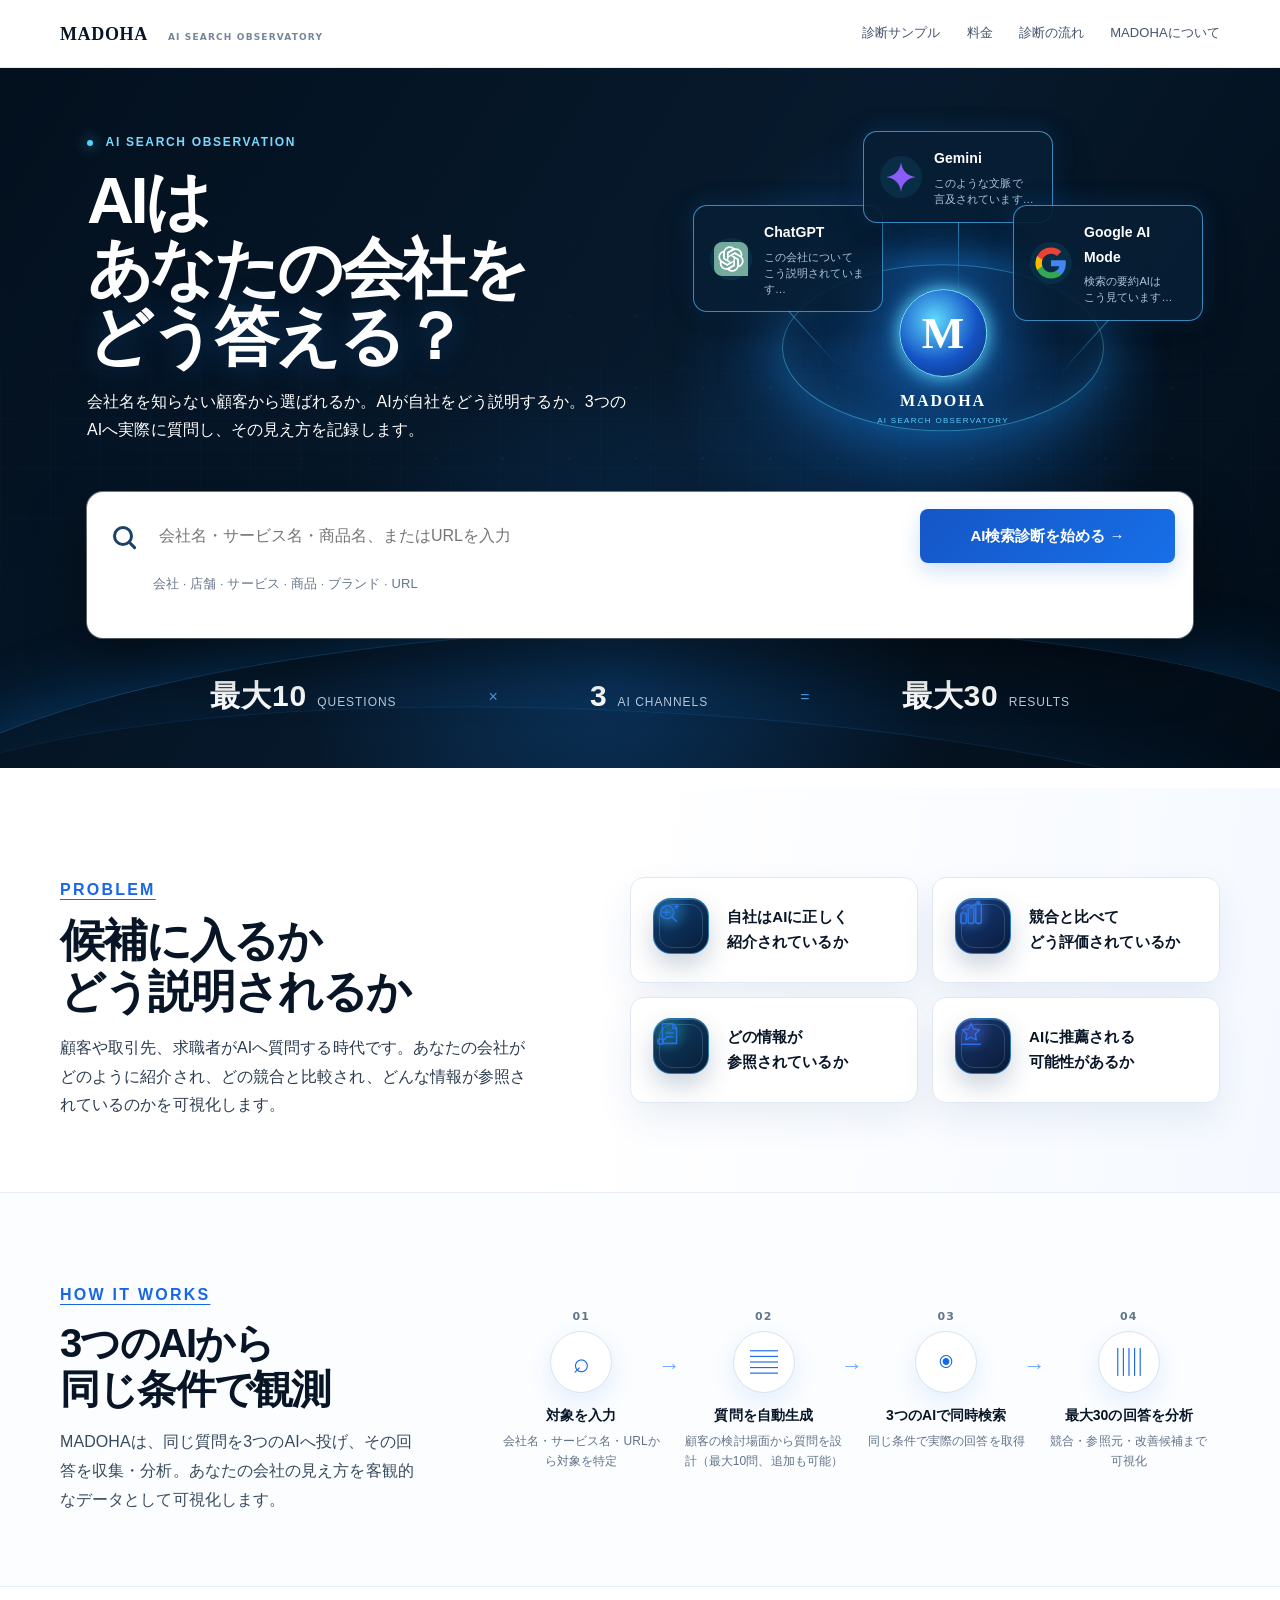
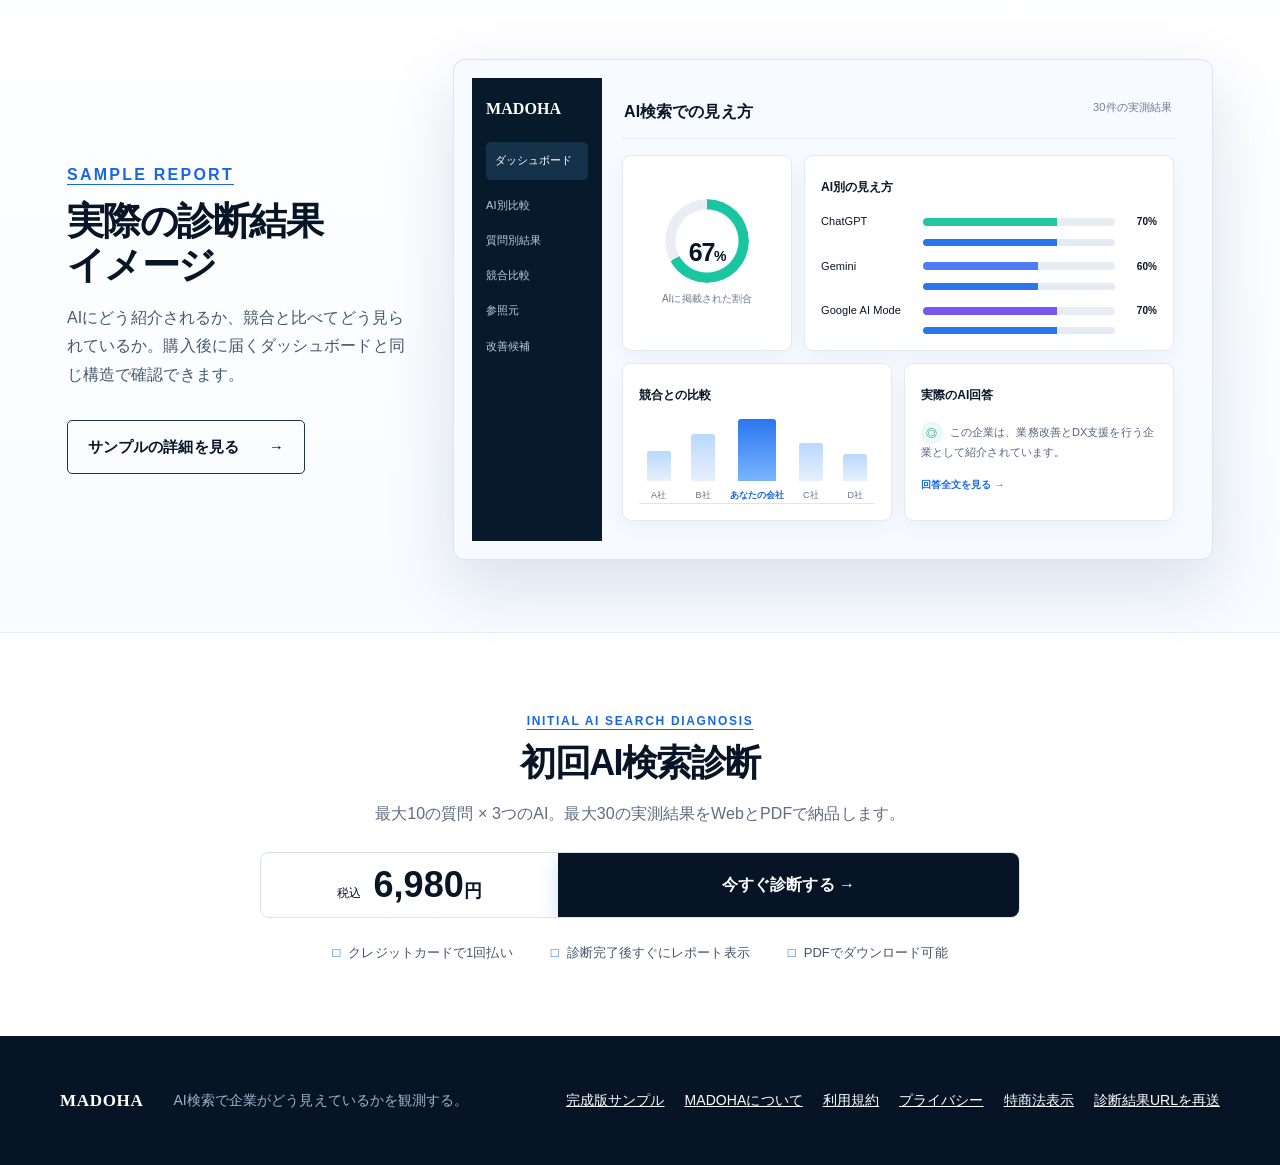
==== commit e10c16fe: "Make question count variable: recommended 4-8 base questions, user can add up to 10 - Question disco" ====
--- a/index.html
+++ b/index.html
@@ -3,7 +3,7 @@
 <head>
   <meta charset="utf-8">
   <meta name="viewport" content="width=device-width,initial-scale=1,viewport-fit=cover">
-  <meta name="description" content="ChatGPT・Gemini・Google AI Modeで、会社・店舗・サービスがどう表示・推薦されるかを30件実測するMADOHA AI検索診断。">
+  <meta name="description" content="ChatGPT・Gemini・Google AI Modeで、会社・店舗・サービスがどう表示・推薦されるかを最大30件実測するMADOHA AI検索診断。">
   <meta name="theme-color" content="#061426">
   <title>MADOHA | AI検索での見え方を観測する</title>
   <link rel="icon" href="/favicon.svg?v=5" type="image/svg+xml">
@@ -15,10 +15,10 @@
   <link rel="stylesheet" href="top-v3.css?v=4">
   <link rel="stylesheet" href="reference-ui.css?v=1">
   <link rel="stylesheet" href="top-width.css?v=1">
-  <link rel="stylesheet" href="brand-v4.css?v=11">
+  <link rel="stylesheet" href="brand-v4.css?v=12">
   <link rel="stylesheet" href="result-access.css?v=2">
   <link rel="stylesheet" href="report-document.css?v=1">
-  <script type="module" src="sales.js?v=23"></script>
+  <script type="module" src="sales.js?v=24"></script>
 </head>
 <body>
 <a class="skip-link" href="#identity-search">診断対象の検索へ</a>
@@ -64,16 +64,17 @@
         </form>
       </div>
     </div>
-    <div class="measurement-strip" aria-label="診断の構成"><span><b>10</b> QUESTIONS</span><i>×</i><span><b>3</b> AI CHANNELS</span><i>=</i><span><b>30</b> RESULTS</span></div>
+    <div class="measurement-strip" aria-label="診断の構成"><span><b>最大10</b> QUESTIONS</span><i>×</i><span><b>3</b> AI CHANNELS</span><i>=</i><span><b>最大30</b> RESULTS</span></div>
   </section>
   <section id="questions-stage" class="product-stage question-review" hidden>
     <p class="eyebrow">YOUR RESEARCH PLAN</p>
-    <h1>MADOHAが設計した10質問を確認</h1>
-    <p class="question-stage-lead">実際にAIへ送る10の質問です<br>変更したい質問は「編集」から調整できます</p>
+    <h1 id="questions-title">MADOHAが設計した質問を確認</h1>
+    <p class="question-stage-lead" id="questions-lead">実際にAIへ送る質問です<br>変更したい質問は「編集」から調整できます</p>
     <div id="input-warnings" class="input-warnings" role="status" hidden></div>
     <ol id="question-list"></ol>
+    <div class="question-add" id="question-add" hidden><button id="add-question-open" type="button">＋ 質問を追加する</button><div id="add-question-form" hidden><label for="add-question-text">追加する質問</label><textarea id="add-question-text" rows="3" maxlength="2000" placeholder="例：○○市でおすすめの△△は？"></textarea><div class="question-add-actions"><button id="add-question-commit" type="button">追加する</button><button id="add-question-cancel" type="button" class="secondary-button">やめる</button></div><p id="add-question-status" role="status"></p></div><p id="add-question-note" class="question-add-note"></p></div>
     <div class="question-final-action">
-      <button id="save-questions" type="button">この10質問を確定する</button>
+      <button id="save-questions" type="button">この質問を確定する</button>
       <p id="question-warnings" role="alert"></p>
       <button id="accept-warnings" type="button" hidden>注意点を確認して、このまま使用</button>
     </div>
@@ -81,21 +82,21 @@
   <section id="checkout-stage" class="product-stage upgrade-value purchase-confirmation" hidden>
     <p class="eyebrow">INITIAL DIAGNOSIS</p>
     <h1 id="checkout-title" tabindex="-1">初回AI検索診断</h1>
-    <p class="checkout-summary">確定した10質問を<br class="checkout-mobile-break">ChatGPT・Gemini・Google AI Modeで実際に調査し、<br>合計30回答をWebとPDFにまとめます。</p>
+    <p class="checkout-summary">確定した<span id="checkout-question-count">質問</span>を<br class="checkout-mobile-break">ChatGPT・Gemini・Google AI Modeで実際に調査し、<br>合計<span id="checkout-result-count">質問数×3</span>回答をWebとPDFにまとめます。</p>
     <p class="checkout-price">6,980円<span>（税込）</span></p>
     <div id="checkout-controls">
       <div id="cf-turnstile"></div>
       <button id="checkout" type="button" disabled>6,980円で診断を開始</button>
       <p class="checkout-payment-note">カード情報はStripeの決済画面で入力します。会員登録・月額課金はありません。</p>
     </div>
-    <div id="sales-paused" class="sales-paused" role="status" hidden><strong>現在、診断の受付準備中です</strong><span>診断する10質問は保存されています。受付開始後にこの続きから進められます。</span></div>
+    <div id="sales-paused" class="sales-paused" role="status" hidden><strong>現在、診断の受付準備中です</strong><span>診断する質問は保存されています。受付開始後にこの続きから進められます。</span></div>
     <div class="diagnosis-notes">
       <h2>診断について</h2>
       <ul>
         <li>診断結果は実施時点のAI検索結果であり、回答内容や掲載状況は後から変化する場合があります</li>
         <li>ChatGPT・Gemini・Google AI Modeに対応する検索機能・API等で測定し、一般向け画面を完全に再現するものではありません</li>
         <li>掲載・推薦・順位や、改善による効果を保証するものではありません</li>
-        <li>診断開始後の10質問は測定条件として固定されます</li>
+        <li>診断開始後の質問は測定条件として固定されます</li>
       </ul>
       <p class="diagnosis-delivery-note">診断完了後、購入時のメールアドレスへ結果URLをお送りします。画面を閉じても診断は継続します。</p>
       <p class="diagnosis-support-note">メールが確認できない場合は「<button type="button" data-open-result-resend>診断結果URLを再送</button>」をご利用ください。それでも確認できない場合は <a href="mailto:info@madoha.jp">info@madoha.jp</a> へお問い合わせください。</p>
@@ -103,9 +104,9 @@
   </section>
   <section id="progress-stage" class="product-stage" hidden aria-live="polite"><p class="eyebrow">RESEARCH PROGRESS</p><h1 id="progress-label"></h1><p id="progress-count"></p><div id="diagnosis-running-note" class="diagnosis-running-note" hidden><strong>この画面を閉じても診断は継続します</strong><span>診断完了後、購入時のメールアドレスへ結果を見るためのURLをお送りします。</span></div></section><p id="sales-error" role="alert"></p>
   <section id="what-we-measure" class="story-section measure-story"><div class="measure-copy"><p class="section-kicker">PROBLEM</p><h2>候補に入るか<br>どう説明されるか</h2><p>顧客や取引先、求職者がAIへ質問する時代です。あなたの会社がどのように紹介され、どの競合と比較され、どんな情報が参照されているのかを可視化します。</p></div><div class="fact-list"><p><span class="fact-icon" aria-hidden="true"><svg viewBox="0 0 32 32"><circle cx="14" cy="14" r="7"/><path d="m19 19 5 5"/><path d="M13 10.5v7M9.5 14h7"/><path d="M24 6v4M22 8h4"/></svg></span><b>自社はAIに正しく<br>紹介されているか</b></p><p><span class="fact-icon" aria-hidden="true"><svg viewBox="0 0 32 32"><rect x="5" y="15" width="6" height="11" rx="2"/><rect x="13" y="9" width="6" height="17" rx="2"/><rect x="21" y="5" width="6" height="21" rx="2"/><path d="m6 10 6-4 5 2 8-5"/><path d="m22 3 3 .2-.6 3"/></svg></span><b>競合と比べて<br>どう評価されているか</b></p><p><span class="fact-icon" aria-hidden="true"><svg viewBox="0 0 32 32"><path d="M9 5h11l4 4v17H9z"/><path d="M20 5v5h4M13 15h7M13 19h7"/><circle cx="7" cy="24" r="3"/><path d="m9.5 22.5 4-3"/></svg></span><b>どの情報が<br>参照されているか</b></p><p><span class="fact-icon" aria-hidden="true"><svg viewBox="0 0 32 32"><path d="m16 5 2.8 5.7 6.2.9-4.5 4.4 1.1 6.2-5.6-2.9-5.6 2.9 1.1-6.2-4.5-4.4 6.2-.9z"/><path d="M6 27h20"/></svg></span><b>AIに推薦される<br>可能性があるか</b></p></div></section>
-  <section id="how-it-works" class="story-section workflow-story"><div class="workflow-copy"><p class="section-kicker">HOW IT WORKS</p><h2><span>3つのAIから</span><span>同じ条件で観測</span></h2><p>MADOHAは、同じ10の質問を3つのAIへ投げ、その回答を収集・分析。あなたの会社の見え方を客観的なデータとして可視化します。</p></div><ol class="workflow-steps"><li><i>01</i><span class="step-symbol">⌕</span><b>対象を入力</b><small>会社名・サービス名・URLから対象を特定</small></li><li><i>02</i><span class="step-symbol">▤</span><b>10の質問を自動生成</b><small>顧客の検討場面から質問を設計</small></li><li><i>03</i><span class="step-symbol">◉</span><b>3つのAIで同時検索</b><small>同じ条件で実際の回答を取得</small></li><li><i>04</i><span class="step-symbol">▥</span><b>30の回答を分析</b><small>競合・参照元・改善候補まで可視化</small></li></ol></section>
+  <section id="how-it-works" class="story-section workflow-story"><div class="workflow-copy"><p class="section-kicker">HOW IT WORKS</p><h2><span>3つのAIから</span><span>同じ条件で観測</span></h2><p>MADOHAは、同じ質問を3つのAIへ投げ、その回答を収集・分析。あなたの会社の見え方を客観的なデータとして可視化します。</p></div><ol class="workflow-steps"><li><i>01</i><span class="step-symbol">⌕</span><b>対象を入力</b><small>会社名・サービス名・URLから対象を特定</small></li><li><i>02</i><span class="step-symbol">▤</span><b>質問を自動生成</b><small>顧客の検討場面から質問を設計（最大10問、追加も可能）</small></li><li><i>03</i><span class="step-symbol">◉</span><b>3つのAIで同時検索</b><small>同じ条件で実際の回答を取得</small></li><li><i>04</i><span class="step-symbol">▥</span><b>最大30の回答を分析</b><small>競合・参照元・改善候補まで可視化</small></li></ol></section>
   <section class="story-section sample-story"><div class="sample-proof"><p class="section-kicker">SAMPLE REPORT</p><h2><span>実際の診断結果</span><span>イメージ</span></h2><p>AIにどう紹介されるか、競合と比べてどう見られているか。購入後に届くダッシュボードと同じ構造で確認できます。</p><a href="sample.html">サンプルの詳細を見る <span>→</span></a></div><div class="sample-dashboard-preview" aria-label="診断結果ダッシュボードのプレビュー"><aside><b>MADOHA</b><span>ダッシュボード</span><span>AI別比較</span><span>質問別結果</span><span>競合比較</span><span>参照元</span><span>改善候補</span></aside><div class="preview-main"><header><b>AI検索での見え方</b><small>30件の実測結果</small></header><div class="preview-analytics"><div class="preview-donut" style="--rate:67"><strong>67<small>%</small></strong><span>AIに掲載された割合</span></div><div class="preview-channel-card"><b>AI別の見え方</b><div class="preview-channels"><i class="chatgpt" style="--v:70%"><span>ChatGPT</span><b>70%</b></i><i class="gemini" style="--v:60%"><span>Gemini</span><b>60%</b></i><i class="google" style="--v:70%"><span>Google AI Mode</span><b>70%</b></i></div></div></div><div class="preview-bottom"><div class="preview-competitors"><b>競合との比較</b><div><i style="--h:35%">A社</i><i style="--h:55%">B社</i><i class="target" style="--h:82%">あなたの会社</i><i style="--h:45%">C社</i><i style="--h:32%">D社</i></div></div><div class="preview-answer"><b>実際のAI回答</b><p><span class="mini-ai">◎</span>この企業は、業務改善とDX支援を行う企業として紹介されています。</p><a href="sample.html">回答全文を見る →</a></div></div></div></div></section>
-  <section id="price" class="purchase-story"><p class="section-kicker">INITIAL AI SEARCH DIAGNOSIS</p><h2>初回AI検索診断</h2><p>10の質問 × 3つのAI。30の実測結果をWebとPDFで納品します。</p><div><span><small>税込</small><strong>6,980<em>円</em></strong></span><a href="index.html">今すぐ診断する →</a></div><ul><li>クレジットカードで1回払い</li><li>診断完了後すぐにレポート表示</li><li>PDFでダウンロード可能</li></ul></section>
+  <section id="price" class="purchase-story"><p class="section-kicker">INITIAL AI SEARCH DIAGNOSIS</p><h2>初回AI検索診断</h2><p>最大10の質問 × 3つのAI。最大30の実測結果をWebとPDFで納品します。</p><div><span><small>税込</small><strong>6,980<em>円</em></strong></span><a href="index.html">今すぐ診断する →</a></div><ul><li>クレジットカードで1回払い</li><li>診断完了後すぐにレポート表示</li><li>PDFでダウンロード可能</li></ul></section>
 </main>
 <div id="report"></div>
 <section id="result-access-note" class="result-access-note" hidden><strong>この診断結果は後から再閲覧できます</strong><span>購入時のメールに届いた専用URLから、いつでも結果を確認できます。PDFダウンロードもご利用いただけます。</span><small>本結果は記載された測定日時・条件で確認したAI検索結果です。回答や掲載状況は変化する場合があり、参照情報や他社の掲載状況は掲載順位やその要因を示すものではありません。</small></section>
--- a/brand-v4.css
+++ b/brand-v4.css
@@ -358,3 +358,8 @@
     line-height:1.6;
   }
 }
+
+.question-card-tools{display:flex;align-items:center;gap:6px}.question-added-tag{padding:2px 8px;border-radius:99px;background:#eaf2ff;color:#1767e8;font:800 11px/1.5 "Noto Sans JP","Yu Gothic",system-ui,sans-serif}.remove-question{flex:0 0 auto;margin:0;padding:5px 8px;border:0;border-radius:6px;background:transparent;color:#8b3a28;font:700 13px/1.3 "Noto Sans JP","Yu Gothic",system-ui,sans-serif;cursor:pointer}.remove-question:hover{background:#fdeeea}
+.question-add{margin:18px 0 0}.question-add[hidden],.question-add [hidden]{display:none!important}.question-add #add-question-open{margin:0;padding:12px 18px;border:1px dashed #1767e8;border-radius:10px;background:#fff;color:#1767e8;font:800 14px/1.3 "Noto Sans JP","Yu Gothic",system-ui,sans-serif;cursor:pointer}.question-add #add-question-open:hover{background:#eef5ff}
+#add-question-form{padding:18px 20px;border:1px solid #dce6f1;border-radius:12px;background:#f8fbff}#add-question-form label{display:block;margin:0 0 8px;color:#41566e;font-size:13px;font-weight:700}#add-question-form textarea{display:block;width:100%;box-sizing:border-box;padding:12px;border:1px solid #cdd9e6;border-radius:8px;background:#fff;font:500 16px/1.7 "Noto Sans JP","Yu Gothic",system-ui,sans-serif}.question-add-actions{display:flex;flex-wrap:wrap;gap:10px;margin-top:12px}.question-add-actions button{margin:0;min-height:44px;padding:0 20px;border-radius:8px;font:800 14px/1 "Noto Sans JP","Yu Gothic",system-ui,sans-serif;cursor:pointer}.question-add-actions #add-question-commit{border:0;background:#1767e8;color:#fff}.question-add-actions .secondary-button{border:1px solid #cdd9e6;background:#fff;color:#41566e}#add-question-status{margin:10px 0 0;color:#9b2d2d;font-size:13px}#add-question-status:empty{display:none}.question-add-note{margin:10px 0 0;color:#64768a;font-size:13px}
+@media(max-width:600px){.question-card-tools{gap:2px}.question-add-actions button{flex:1 1 auto}}
